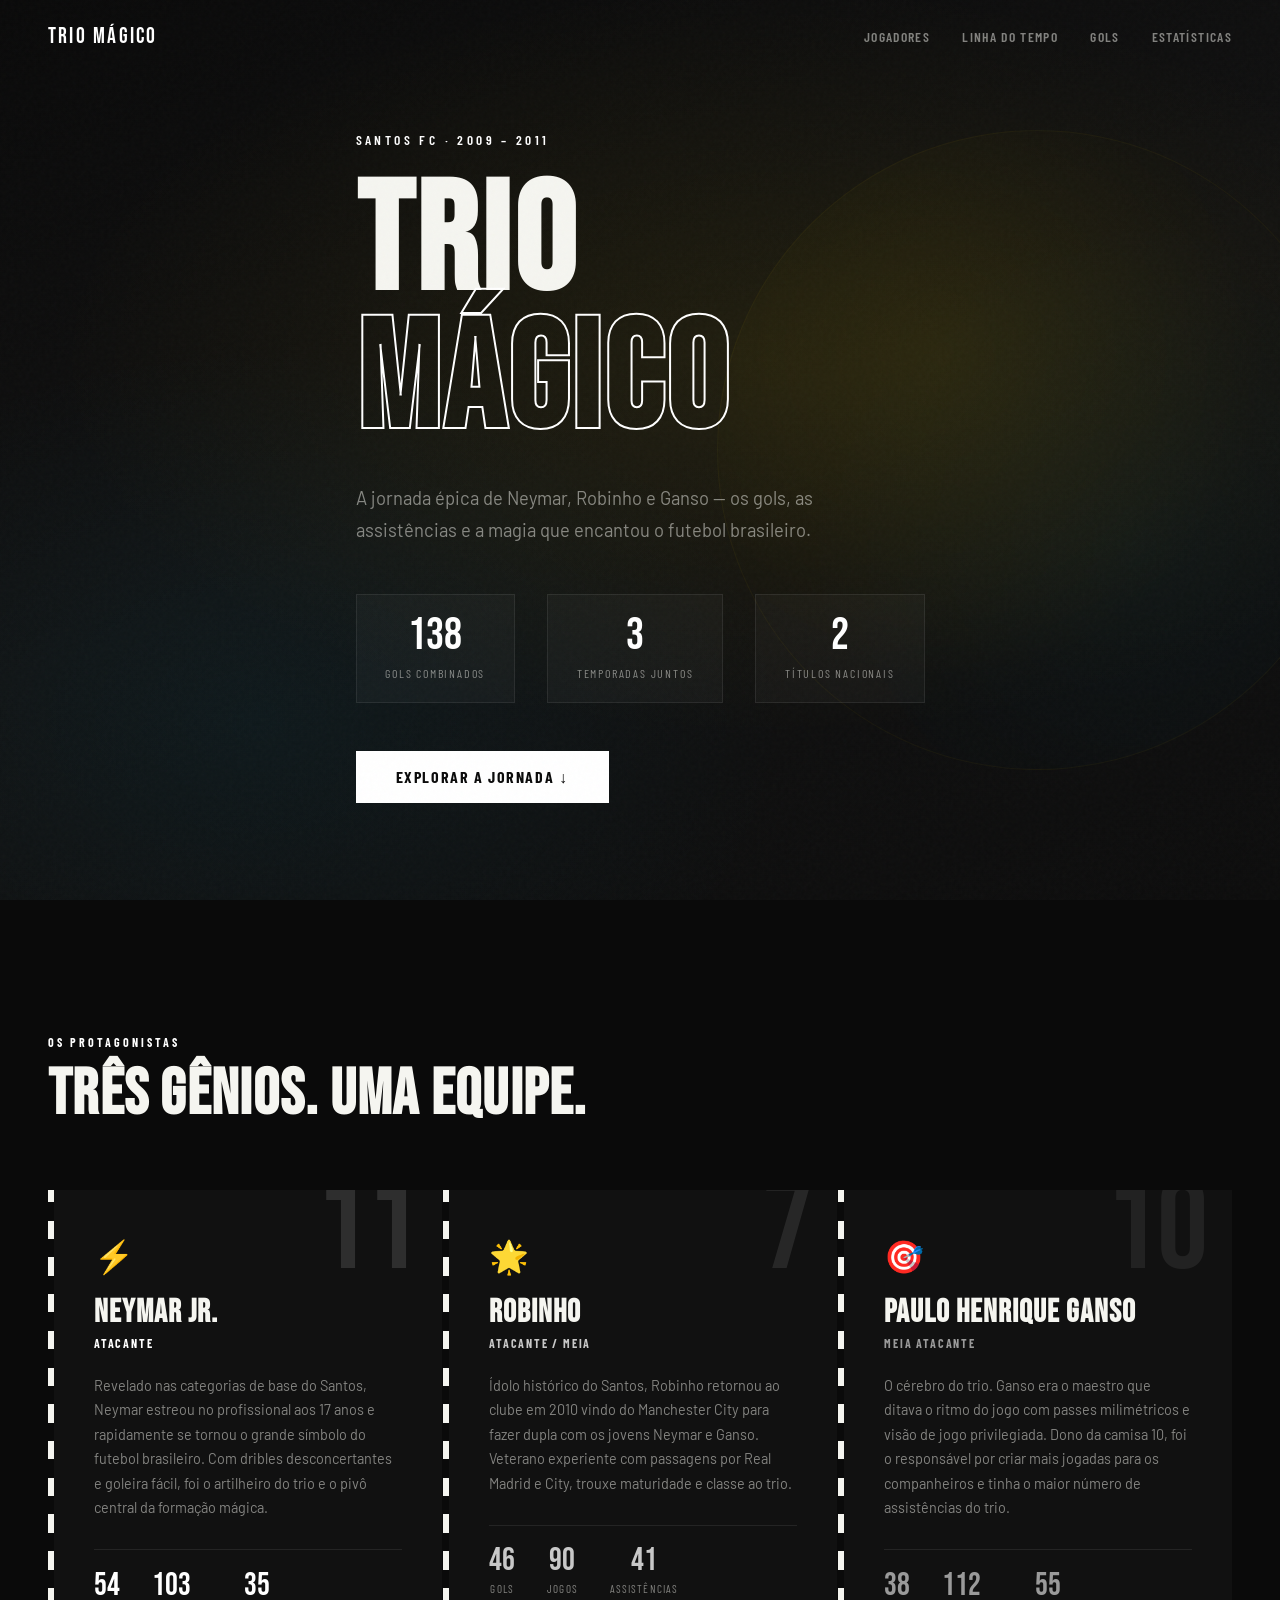
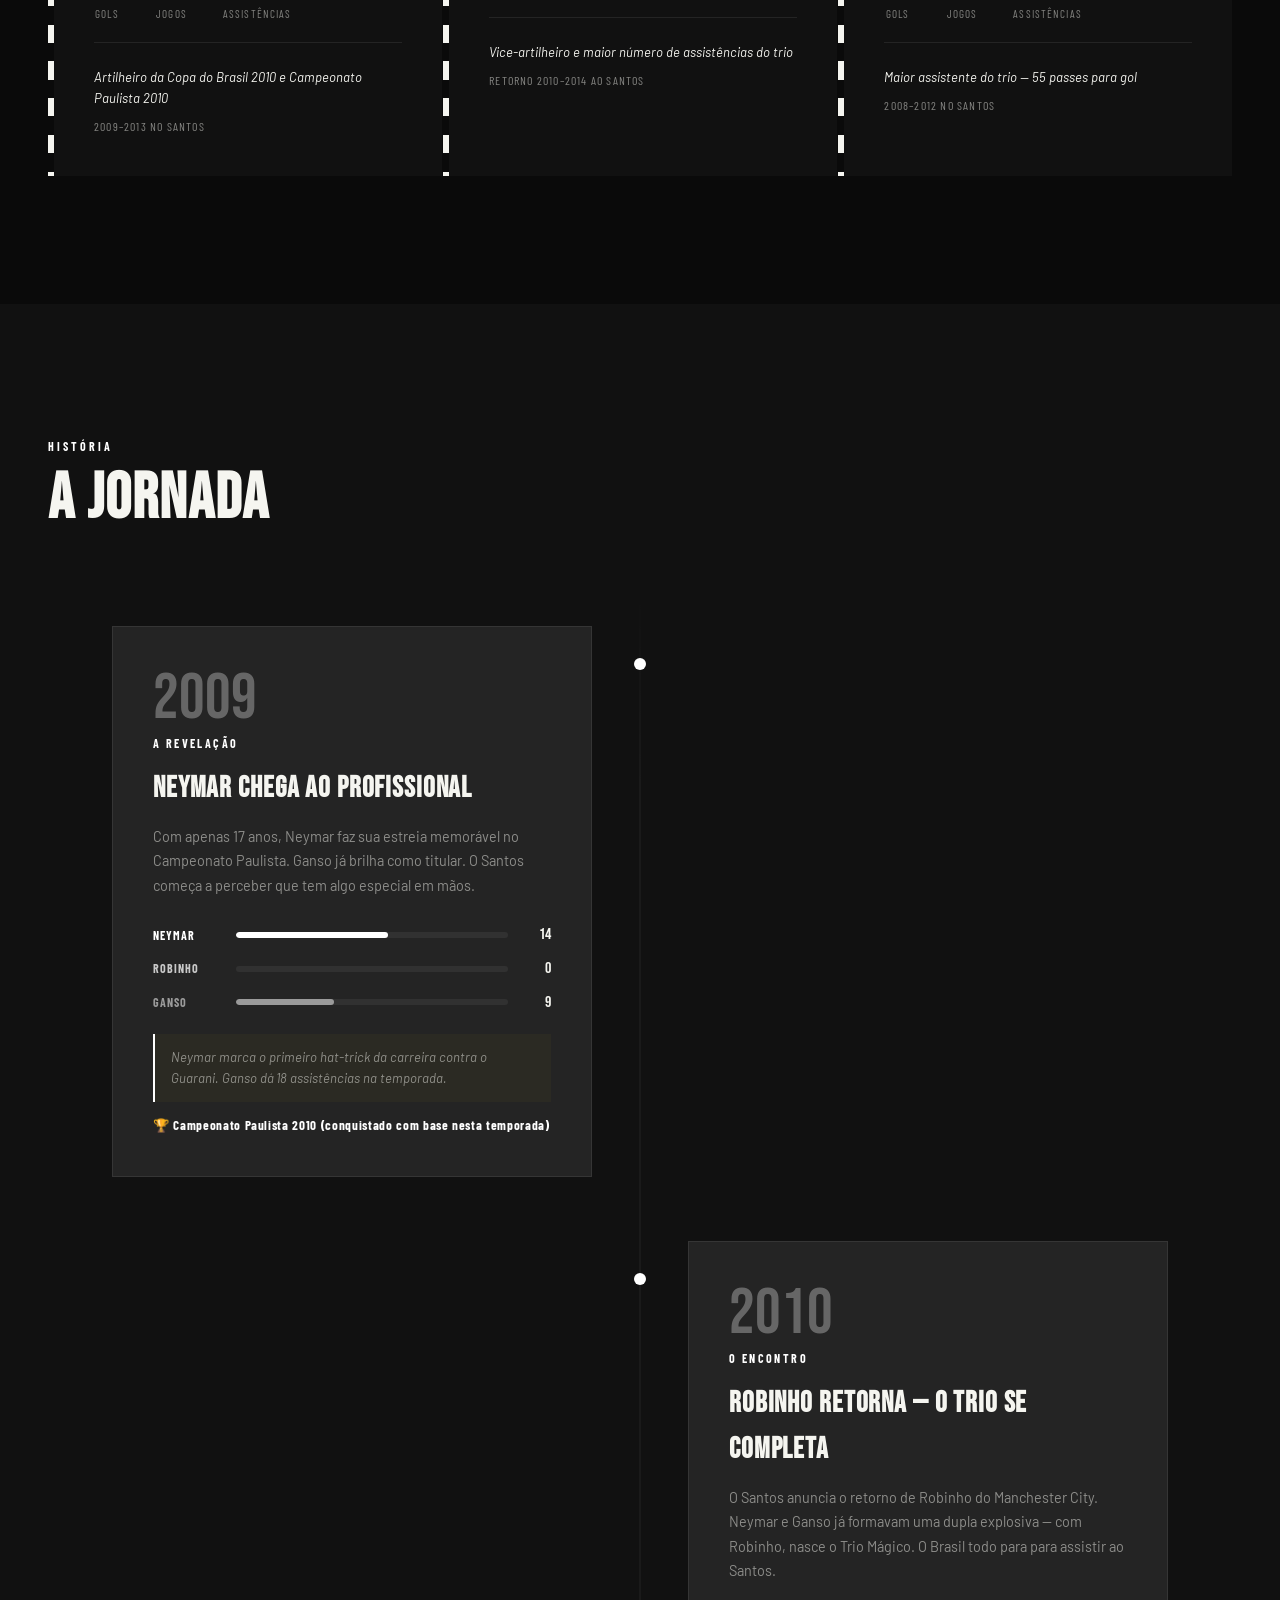
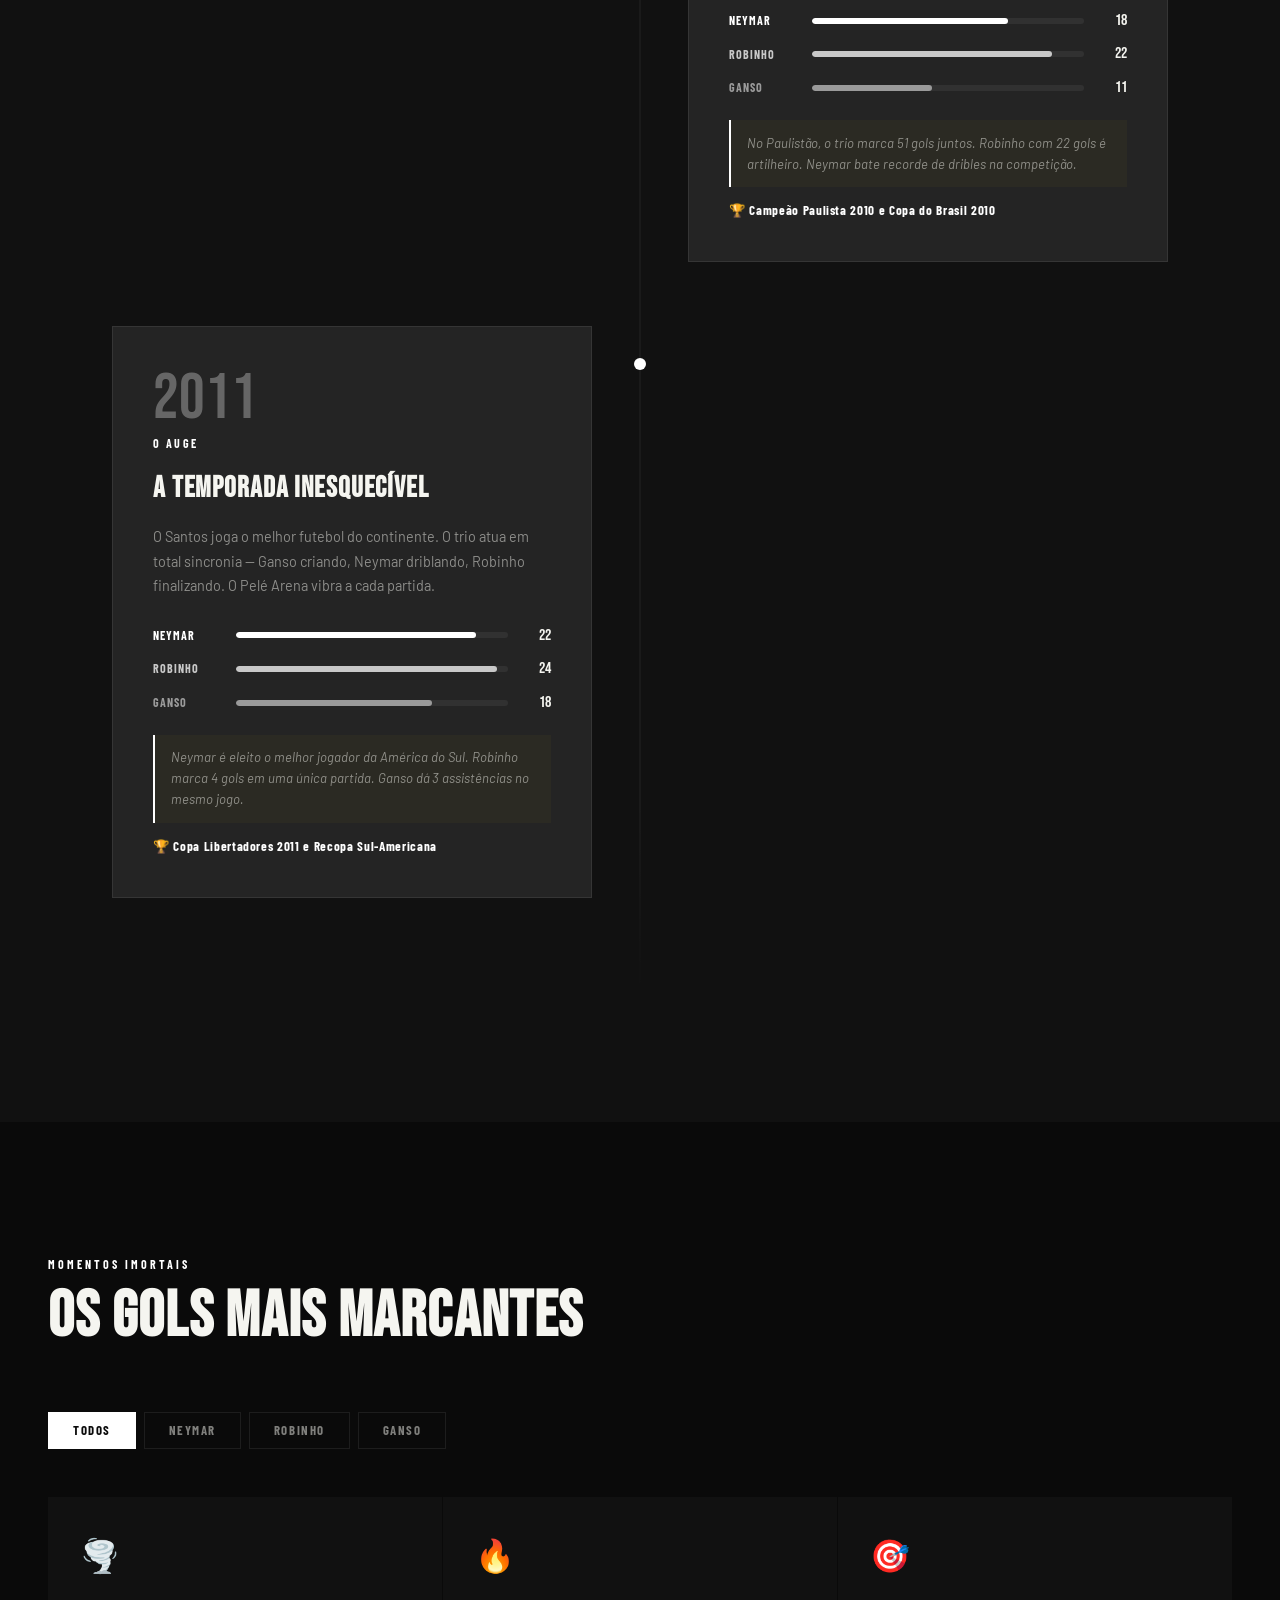
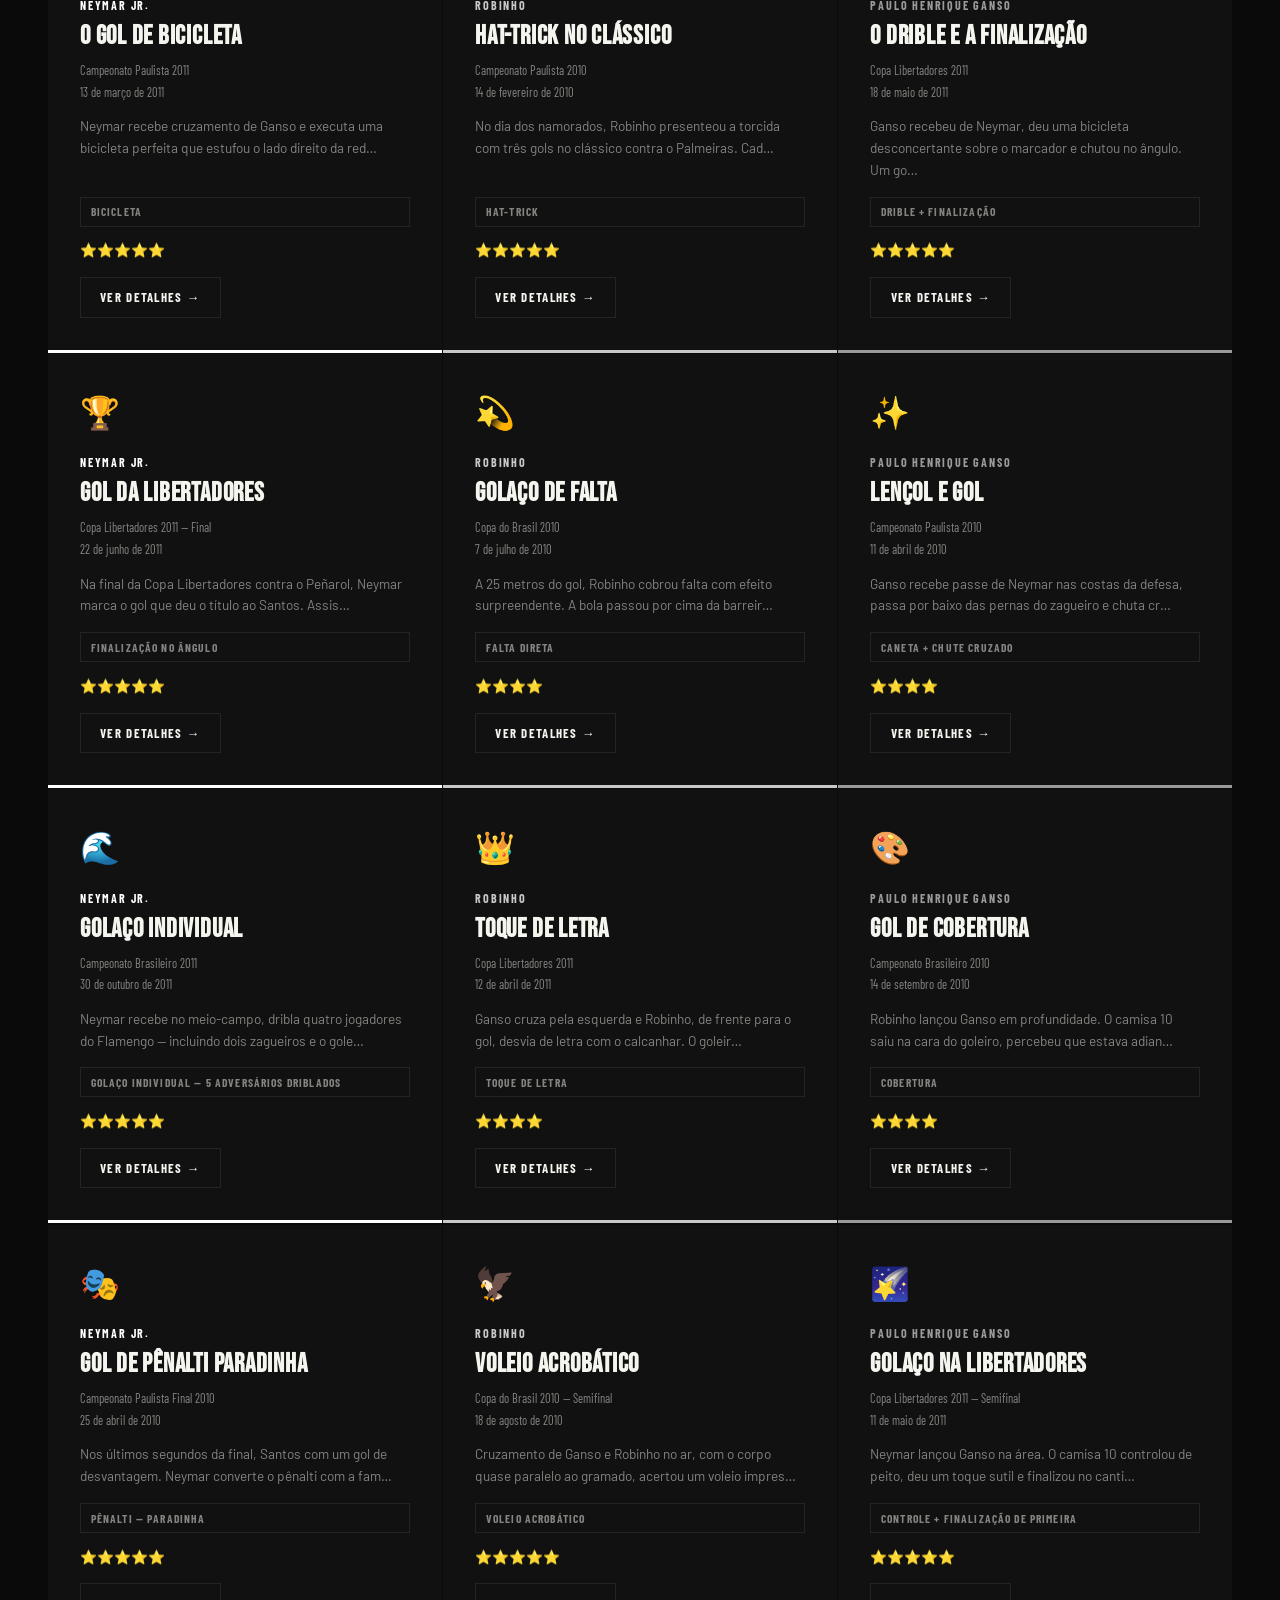
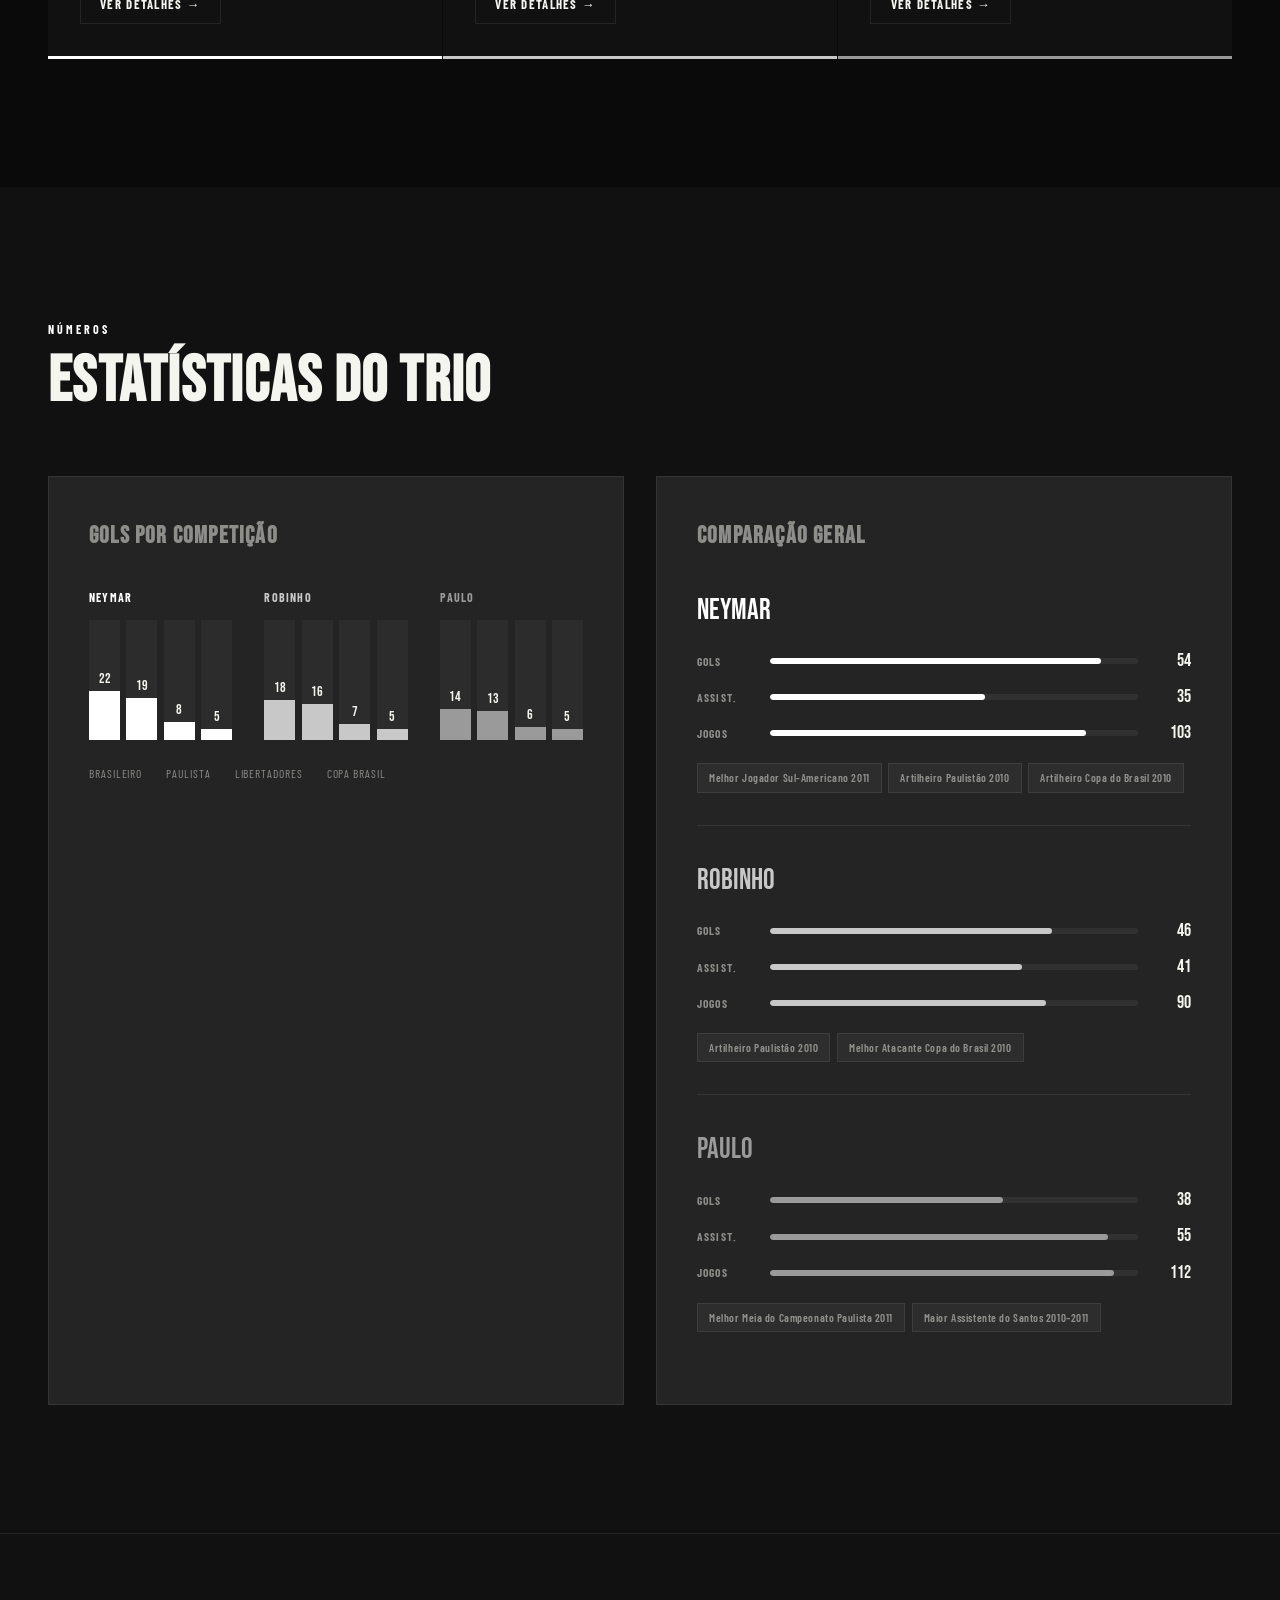
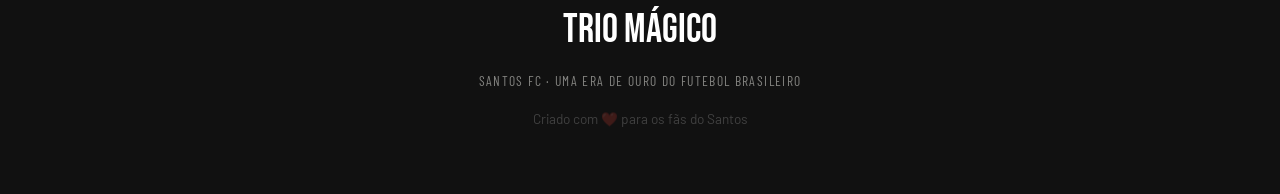
==== index.html @ 375308db "Add files via upload" ====
<!DOCTYPE html>
<html lang="pt-BR">
<head>
  <meta charset="UTF-8" />
  <meta name="viewport" content="width=device-width, initial-scale=1.0" />
  <title>Trio Mágico — Neymar · Robinho · Ganso</title>
  <link rel="preconnect" href="https://fonts.googleapis.com">
  <link href="https://fonts.googleapis.com/css2?family=Bebas+Neue&family=Barlow+Condensed:wght@300;400;600;700&family=Barlow:ital,wght@0,300;0,400;1,300&display=swap" rel="stylesheet">
  <link rel="stylesheet" href="style.css" />
</head>
<body>

  <!-- HERO -->
  <section class="hero" id="hero">
    <div class="hero__bg"></div>
    <div class="noise"></div>
    <div class="hero__content">
      <p class="hero__eyebrow">Santos FC · 2009 – 2011</p>
      <h1 class="hero__title">
        <span class="title-line">Trio</span>
        <span class="title-line accent">Mágico</span>
      </h1>
      <p class="hero__subtitle">A jornada épica de Neymar, Robinho e Ganso — os gols, as assistências e a magia que encantou o futebol brasileiro.</p>
      <div class="hero__stats" id="heroStats">
        <div class="stat-box" data-target="138">
          <span class="stat-num">0</span>
          <span class="stat-label">Gols Combinados</span>
        </div>
        <div class="stat-box" data-target="3">
          <span class="stat-num">0</span>
          <span class="stat-label">Temporadas Juntos</span>
        </div>
        <div class="stat-box" data-target="2">
          <span class="stat-num">0</span>
          <span class="stat-label">Títulos Nacionais</span>
        </div>
      </div>
      <button class="cta-btn" onclick="scrollToSection('timeline')">Explorar a Jornada ↓</button>
    </div>
    <div class="hero__ball"></div>
  </section>

  <!-- NAV -->
  <nav class="main-nav" id="mainNav">
    <div class="nav-logo">Trio Mágico</div>
    <div class="nav-links">
      <a href="#players">Jogadores</a>
      <a href="#timeline">Linha do Tempo</a>
      <a href="#goals">Gols</a>
      <a href="#stats">Estatísticas</a>
    </div>
  </nav>

  <!-- PLAYERS -->
  <section class="section players-section" id="players">
    <div class="section-header">
      <span class="section-tag">Os Protagonistas</span>
      <h2 class="section-title">Três Gênios. Uma Equipe.</h2>
    </div>
    <div class="players-grid" id="playersGrid"></div>
  </section>

  <!-- TIMELINE -->
  <section class="section timeline-section" id="timeline">
    <div class="section-header">
      <span class="section-tag">História</span>
      <h2 class="section-title">A Jornada</h2>
    </div>
    <div class="timeline" id="timelineContainer"></div>
  </section>

  <!-- GOALS GALLERY -->
  <section class="section goals-section" id="goals">
    <div class="section-header">
      <span class="section-tag">Momentos Imortais</span>
      <h2 class="section-title">Os Gols Mais Marcantes</h2>
    </div>
    <div class="filters" id="filters">
      <button class="filter-btn active" data-filter="all">Todos</button>
      <button class="filter-btn" data-filter="neymar">Neymar</button>
      <button class="filter-btn" data-filter="robinho">Robinho</button>
      <button class="filter-btn" data-filter="ganso">Ganso</button>
    </div>
    <div class="goals-grid" id="goalsGrid"></div>
  </section>

  <!-- STATS -->
  <section class="section stats-section" id="stats">
    <div class="section-header">
      <span class="section-tag">Números</span>
      <h2 class="section-title">Estatísticas do Trio</h2>
    </div>
    <div class="stats-container" id="statsContainer"></div>
  </section>

  <!-- FOOTER -->
  <footer class="footer">
    <div class="footer-content">
      <p class="footer-title">Trio Mágico</p>
      <p class="footer-sub">Santos FC · Uma era de ouro do futebol brasileiro</p>
      <p class="footer-credit">Criado com ❤️ para os fãs do Santos</p>
    </div>
  </footer>

  <div class="goal-modal" id="goalModal">
    <div class="modal-backdrop" id="modalBackdrop"></div>
    <div class="modal-card" id="modalCard">
      <button class="modal-close" id="modalClose">✕</button>
      <div class="modal-content" id="modalContent"></div>
    </div>
  </div>

  <script src="data.js"></script>
  <script src="main.js"></script>
</body>
</html>
---- style.css ----
/* =============================================
   STYLE.CSS — Trio Mágico Santos FC
   Estilo: Editorial Esportivo — Preto, Branco, Ouro
   ============================================= */

/* ── RESET & VARIABLES ──────────────────────── */
*, *::before, *::after { box-sizing: border-box; margin: 0; padding: 0; }

:root {
  --black: #0a0a0a;
  --dark: #111111;
  --mid: #1c1c1c;
  --surface: #242424;
  --border: rgba(255,255,255,0.08);
  --white: #f5f5f0;
  --muted: rgba(245,245,240,0.5);

  --neymar: #FFFFFF;
  --robinho: #C8C8C8;
  --ganso: #9A9A9A;

  --font-display: 'Bebas Neue', sans-serif;
  --font-body: 'Barlow Condensed', sans-serif;
  --font-text: 'Barlow', sans-serif;
}

html { scroll-behavior: smooth; }

body {
  background: var(--black);
  color: var(--white);
  font-family: var(--font-body);
  font-size: 16px;
  line-height: 1.6;
  overflow-x: hidden;
}

/* ── NOISE OVERLAY ──────────────────────────── */
.noise {
  position: fixed;
  inset: 0;
  pointer-events: none;
  z-index: 999;
  opacity: 0.025;
  background-image: url("data:image/svg+xml,%3Csvg viewBox='0 0 256 256' xmlns='http://www.w3.org/2000/svg'%3E%3Cfilter id='n'%3E%3CfeTurbulence type='fractalNoise' baseFrequency='0.9' numOctaves='4' stitchTiles='stitch'/%3E%3C/filter%3E%3Crect width='100%25' height='100%25' filter='url(%23n)'/%3E%3C/svg%3E");
}

/* ── NAV ────────────────────────────────────── */
.main-nav {
  position: fixed;
  top: 0; left: 0; right: 0;
  z-index: 100;
  display: flex;
  align-items: center;
  justify-content: space-between;
  padding: 1.2rem 3rem;
  transition: background 0.3s, backdrop-filter 0.3s;
}
.main-nav.scrolled {
  background: rgba(10,10,10,0.9);
  backdrop-filter: blur(12px);
  border-bottom: 1px solid var(--border);
}
.nav-logo {
  font-family: var(--font-display);
  font-size: 1.4rem;
  letter-spacing: 0.1em;
  color: var(--neymar);
}
.nav-links { display: flex; gap: 2rem; }
.nav-links a {
  color: var(--muted);
  text-decoration: none;
  font-weight: 600;
  font-size: 0.85rem;
  letter-spacing: 0.1em;
  text-transform: uppercase;
  transition: color 0.2s;
}
.nav-links a:hover { color: var(--white); }

/* ── HERO ────────────────────────────────────── */
.hero {
  min-height: 100vh;
  display: flex;
  align-items: center;
  justify-content: center;
  position: relative;
  overflow: hidden;
  padding: 8rem 3rem 6rem;
}

.hero__bg {
  position: absolute;
  inset: 0;
  background:
    radial-gradient(ellipse 80% 60% at 60% 40%, rgba(255,215,0,0.07) 0%, transparent 70%),
    radial-gradient(ellipse 60% 60% at 20% 80%, rgba(0,194,255,0.05) 0%, transparent 70%),
    linear-gradient(160deg, #0a0a0a 0%, #111 50%, #0d0d0d 100%);
}

.hero__ball {
  position: absolute;
  right: -6vw;
  top: 50%;
  transform: translateY(-50%);
  width: 50vw;
  height: 50vw;
  max-width: 700px;
  max-height: 700px;
  border-radius: 50%;
  background:
    radial-gradient(circle at 35% 35%, rgba(255,215,0,0.15), transparent 55%),
    radial-gradient(circle at 65% 65%, rgba(0,194,255,0.08), transparent 55%);
  border: 1px solid rgba(255,215,0,0.1);
  animation: rotate 30s linear infinite;
  opacity: 0.4;
}

@keyframes rotate { to { transform: translateY(-50%) rotate(360deg); } }

.hero__content {
  position: relative;
  z-index: 2;
  max-width: 720px;
}

.hero__eyebrow {
  font-size: 0.85rem;
  font-weight: 600;
  letter-spacing: 0.25em;
  text-transform: uppercase;
  color: var(--neymar);
  margin-bottom: 1.5rem;
  opacity: 0;
  animation: fadeUp 0.8s 0.2s forwards;
}

.hero__title {
  font-family: var(--font-display);
  font-size: clamp(5rem, 12vw, 12rem);
  line-height: 0.9;
  letter-spacing: 0.02em;
  margin-bottom: 2rem;
  overflow: hidden;
}

.title-line {
  display: block;
  opacity: 0;
  transform: translateY(100%);
  animation: slideUp 0.8s cubic-bezier(.16,1,.3,1) forwards;
}
.title-line:nth-child(1) { animation-delay: 0.3s; }
.title-line.accent {
  color: transparent;
  -webkit-text-stroke: 2px var(--neymar);
  animation-delay: 0.45s;
}

.hero__subtitle {
  font-family: var(--font-text);
  font-size: 1.15rem;
  color: var(--muted);
  line-height: 1.7;
  max-width: 520px;
  margin-bottom: 3rem;
  opacity: 0;
  animation: fadeUp 0.8s 0.6s forwards;
}

.hero__stats {
  display: flex;
  gap: 2rem;
  margin-bottom: 3rem;
  opacity: 0;
  animation: fadeUp 0.8s 0.7s forwards;
}

.stat-box {
  display: flex;
  flex-direction: column;
  align-items: center;
  gap: 0.3rem;
  padding: 1.2rem 1.8rem;
  border: 1px solid var(--border);
  background: rgba(255,255,255,0.03);
}

.stat-num {
  font-family: var(--font-display);
  font-size: 2.8rem;
  line-height: 1;
  color: var(--neymar);
}

.stat-label {
  font-size: 0.75rem;
  letter-spacing: 0.15em;
  text-transform: uppercase;
  color: var(--muted);
}

.cta-btn {
  font-family: var(--font-body);
  font-size: 1rem;
  font-weight: 700;
  letter-spacing: 0.1em;
  text-transform: uppercase;
  color: var(--black);
  background: var(--neymar);
  border: none;
  padding: 1rem 2.5rem;
  cursor: pointer;
  transition: background 0.2s, transform 0.2s;
  opacity: 0;
  animation: fadeUp 0.8s 0.9s forwards;
}
.cta-btn:hover { background: #ffe94d; transform: translateY(-2px); }

/* ── SECTIONS ───────────────────────────────── */
.section {
  padding: 8rem 3rem;
  max-width: 1400px;
  margin: 0 auto;
}

.section-header {
  margin-bottom: 4rem;
  opacity: 0;
  transform: translateY(30px);
  transition: opacity 0.7s, transform 0.7s;
}
.section-header.visible { opacity: 1; transform: none; }

.section-tag {
  display: inline-block;
  font-size: 0.75rem;
  font-weight: 700;
  letter-spacing: 0.25em;
  text-transform: uppercase;
  color: var(--neymar);
  margin-bottom: 0.8rem;
}

.section-title {
  font-family: var(--font-display);
  font-size: clamp(2.5rem, 5vw, 5rem);
  line-height: 0.95;
  letter-spacing: 0.02em;
}

/* ── PLAYERS ────────────────────────────────── */
.players-section { background: var(--black); }

.players-grid {
  display: grid;
  grid-template-columns: repeat(3, 1fr);
  gap: 1.5px;
}

.player-card {
  position: relative;
  padding: 2.5rem;
  background: var(--dark);
  border-left: 3px solid var(--accent);
  overflow: hidden;
  cursor: default;
  opacity: 0;
  transform: translateY(40px);
  transition: opacity 0.6s, transform 0.6s, background 0.3s;
}
.player-card.visible { opacity: 1; transform: none; }
.player-card:hover { background: var(--mid); }
.player-card:nth-child(2) { transition-delay: 0.1s; }
.player-card:nth-child(3) { transition-delay: 0.2s; }

.player-card__number {
  position: absolute;
  top: -1.5rem;
  right: 1.5rem;
  font-family: var(--font-display);
  font-size: 8rem;
  color: var(--accent);
  opacity: 0.07;
  line-height: 1;
  pointer-events: none;
}

.player-card__emoji {
  font-size: 2rem;
  margin-bottom: 1rem;
}

.player-card__header {
  margin-bottom: 1.2rem;
}

.player-card__name {
  font-family: var(--font-display);
  font-size: 2rem;
  letter-spacing: 0.03em;
  color: var(--white);
  line-height: 1;
}

.player-card__pos {
  display: inline-block;
  margin-top: 0.3rem;
  font-size: 0.75rem;
  font-weight: 700;
  letter-spacing: 0.15em;
  text-transform: uppercase;
  color: var(--accent);
}

.player-card__desc {
  font-family: var(--font-text);
  font-size: 0.9rem;
  color: var(--muted);
  line-height: 1.7;
  margin-bottom: 1.8rem;
}

.player-card__meta {
  display: flex;
  gap: 2rem;
  margin-bottom: 1.5rem;
  padding: 1.2rem 0;
  border-top: 1px solid var(--border);
  border-bottom: 1px solid var(--border);
}

.player-meta-item {
  display: flex;
  flex-direction: column;
  align-items: center;
}

.meta-val {
  font-family: var(--font-display);
  font-size: 2rem;
  color: var(--accent);
  line-height: 1;
}

.meta-lbl {
  font-size: 0.7rem;
  letter-spacing: 0.1em;
  text-transform: uppercase;
  color: var(--muted);
  margin-top: 0.2rem;
}

.player-card__badge {
  font-family: var(--font-text);
  font-size: 0.82rem;
  font-style: italic;
  color: var(--white);
  margin-bottom: 0.5rem;
}

.player-card__phase {
  font-size: 0.75rem;
  letter-spacing: 0.1em;
  color: var(--muted);
  text-transform: uppercase;
}

/* ── TIMELINE ───────────────────────────────── */
.timeline-section { background: var(--dark); padding: 8rem 3rem; }
.timeline-section .section { max-width: 1400px; margin: 0 auto; padding: 0; }

.timeline {
  position: relative;
  padding: 2rem 0;
}

.timeline::before {
  content: '';
  position: absolute;
  left: 50%;
  top: 0; bottom: 0;
  width: 1px;
  background: linear-gradient(to bottom, transparent, var(--border) 10%, var(--border) 90%, transparent);
  transform: translateX(-50%);
}

.timeline-item {
  display: flex;
  justify-content: flex-end;
  padding-right: calc(50% + 3rem);
  margin-bottom: 4rem;
  position: relative;
  opacity: 0;
  transform: translateX(-40px);
  transition: opacity 0.6s, transform 0.6s;
}
.timeline-item.right {
  justify-content: flex-start;
  padding-right: 0;
  padding-left: calc(50% + 3rem);
  transform: translateX(40px);
}
.timeline-item.visible { opacity: 1; transform: none; }
.timeline-item:nth-child(2) { transition-delay: 0.1s; }
.timeline-item:nth-child(3) { transition-delay: 0.2s; }

.timeline-dot {
  position: absolute;
  left: 50%;
  top: 2rem;
  width: 12px;
  height: 12px;
  background: var(--neymar);
  border-radius: 50%;
  transform: translateX(-50%);
  z-index: 2;
}

.timeline-card {
  background: var(--surface);
  padding: 2.5rem;
  border: 1px solid var(--border);
  max-width: 480px;
  width: 100%;
}

.timeline-year {
  font-family: var(--font-display);
  font-size: 4rem;
  color: var(--neymar);
  opacity: 0.3;
  line-height: 1;
  margin-bottom: 0.2rem;
}

.timeline-season {
  font-size: 0.75rem;
  font-weight: 700;
  letter-spacing: 0.2em;
  text-transform: uppercase;
  color: var(--neymar);
  margin-bottom: 0.8rem;
}

.timeline-title {
  font-family: var(--font-display);
  font-size: 1.8rem;
  letter-spacing: 0.03em;
  margin-bottom: 0.8rem;
}

.timeline-desc {
  font-family: var(--font-text);
  font-size: 0.9rem;
  color: var(--muted);
  line-height: 1.7;
  margin-bottom: 1.5rem;
}

.timeline-goals { margin-bottom: 1.2rem; }

.tg-item {
  display: grid;
  grid-template-columns: 70px 1fr 30px;
  align-items: center;
  gap: 0.8rem;
  margin-bottom: 0.5rem;
}

.tg-name {
  font-size: 0.75rem;
  font-weight: 700;
  letter-spacing: 0.08em;
  text-transform: uppercase;
}

.tg-item.neymar .tg-name { color: var(--neymar); }
.tg-item.robinho .tg-name { color: var(--robinho); }
.tg-item.ganso .tg-name { color: var(--ganso); }

.tg-bar-wrap {
  height: 6px;
  background: rgba(255,255,255,0.06);
  border-radius: 3px;
  overflow: hidden;
}

.tg-bar {
  height: 100%;
  border-radius: 3px;
}
.tg-item.neymar .tg-bar { background: var(--neymar); }
.tg-item.robinho .tg-bar { background: var(--robinho); }
.tg-item.ganso .tg-bar { background: var(--ganso); }

.tg-num {
  font-family: var(--font-display);
  font-size: 1rem;
  color: var(--white);
  text-align: right;
}

.timeline-highlight {
  font-family: var(--font-text);
  font-size: 0.82rem;
  color: var(--muted);
  font-style: italic;
  padding: 0.8rem 1rem;
  border-left: 2px solid var(--neymar);
  background: rgba(255,215,0,0.03);
  margin-bottom: 0.8rem;
}

.timeline-trophy {
  font-size: 0.82rem;
  font-weight: 700;
  color: var(--neymar);
  letter-spacing: 0.05em;
}

/* ── GOALS SECTION ──────────────────────────── */
.goals-section { background: var(--black); }

.filters {
  display: flex;
  gap: 0.5rem;
  margin-bottom: 3rem;
  flex-wrap: wrap;
}

.filter-btn {
  font-family: var(--font-body);
  font-size: 0.8rem;
  font-weight: 700;
  letter-spacing: 0.12em;
  text-transform: uppercase;
  padding: 0.6rem 1.5rem;
  background: transparent;
  border: 1px solid var(--border);
  color: var(--muted);
  cursor: pointer;
  transition: all 0.2s;
}
.filter-btn:hover { color: var(--white); border-color: rgba(255,255,255,0.3); }
.filter-btn.active {
  background: var(--neymar);
  color: var(--black);
  border-color: var(--neymar);
}

.goals-grid {
  display: grid;
  grid-template-columns: repeat(auto-fill, minmax(300px, 1fr));
  gap: 1.5px;
}

.goal-card {
  background: var(--dark);
  padding: 2rem;
  border-bottom: 3px solid transparent;
  cursor: pointer;
  opacity: 0;
  transform: translateY(20px);
  animation: fadeUp 0.5s forwards;
  transition: background 0.2s;
  display: flex;
  flex-direction: column;
}
.goal-card:hover { background: var(--mid); }

.goal-card--neymar { border-color: var(--neymar); }
.goal-card--robinho { border-color: var(--robinho); }
.goal-card--ganso { border-color: var(--ganso); }

.goal-card__badge {
  font-size: 2rem;
  margin-bottom: 0.8rem;
}

.goal-card__player {
  font-size: 0.75rem;
  font-weight: 700;
  letter-spacing: 0.15em;
  text-transform: uppercase;
  margin-bottom: 0.5rem;
}

.goal-card__title {
  font-family: var(--font-display);
  font-size: 1.6rem;
  letter-spacing: 0.03em;
  line-height: 1.1;
  margin-bottom: 0.6rem;
}

.goal-card__meta {
  display: flex;
  flex-direction: column;
  gap: 0.1rem;
  font-size: 0.78rem;
  color: var(--muted);
  margin-bottom: 0.8rem;
}

.goal-card__preview {
  font-family: var(--font-text);
  font-size: 0.85rem;
  color: var(--muted);
  line-height: 1.6;
  flex: 1;
  margin-bottom: 1rem;
}

.goal-card__type {
  display: inline-block;
  font-size: 0.72rem;
  font-weight: 700;
  letter-spacing: 0.1em;
  text-transform: uppercase;
  color: var(--muted);
  padding: 0.3rem 0.6rem;
  border: 1px solid var(--border);
  margin-bottom: 0.8rem;
}

.goal-card__importance {
  font-size: 0.85rem;
  margin-bottom: 1rem;
}

.goal-card__btn {
  font-family: var(--font-body);
  font-size: 0.8rem;
  font-weight: 700;
  letter-spacing: 0.1em;
  text-transform: uppercase;
  background: transparent;
  border: 1px solid var(--border);
  color: var(--white);
  padding: 0.7rem 1.2rem;
  cursor: pointer;
  transition: all 0.2s;
  align-self: flex-start;
}
.goal-card__btn:hover { border-color: var(--neymar); color: var(--neymar); }

/* ── STATS ──────────────────────────────────── */
.stats-section { background: var(--dark); }

.stats-container {
  display: grid;
  grid-template-columns: 1fr 1fr;
  gap: 2rem;
}

.stats-chart-title {
  font-family: var(--font-display);
  font-size: 1.5rem;
  letter-spacing: 0.05em;
  margin-bottom: 2rem;
  color: var(--muted);
}

.stats-chart {
  background: var(--surface);
  padding: 2.5rem;
  border: 1px solid var(--border);
}

.chart-bars {
  display: flex;
  gap: 2rem;
  align-items: flex-end;
  margin-bottom: 1.5rem;
}

.chart-player { flex: 1; }

.chart-player-name {
  font-size: 0.75rem;
  font-weight: 700;
  letter-spacing: 0.1em;
  text-transform: uppercase;
  margin-bottom: 0.8rem;
}

.chart-cols {
  display: flex;
  gap: 0.4rem;
  align-items: flex-end;
  height: 120px;
}

.bar-col { flex: 1; height: 100%; display: flex; align-items: flex-end; }

.bar-outer {
  width: 100%;
  height: 100%;
  display: flex;
  align-items: flex-end;
  background: rgba(255,255,255,0.04);
  position: relative;
}

.bar-inner {
  width: 100%;
  min-height: 4px;
  position: relative;
  transition: height 1s cubic-bezier(.4,0,.2,1);
  display: flex;
  align-items: flex-start;
  justify-content: center;
}

.bar-tooltip {
  position: absolute;
  top: -1.5rem;
  font-family: var(--font-display);
  font-size: 0.9rem;
  color: var(--white);
  white-space: nowrap;
}

.chart-legend {
  display: flex;
  gap: 1.5rem;
  font-size: 0.72rem;
  letter-spacing: 0.08em;
  text-transform: uppercase;
  color: var(--muted);
}

.stats-comparison {
  background: var(--surface);
  padding: 2.5rem;
  border: 1px solid var(--border);
}

.cmp-row {
  margin-bottom: 2rem;
  padding-bottom: 2rem;
  border-bottom: 1px solid var(--border);
}
.cmp-row:last-child { border-bottom: none; margin-bottom: 0; }

.cmp-name {
  font-family: var(--font-display);
  font-size: 1.8rem;
  color: var(--accent);
  margin-bottom: 0.8rem;
}

.cmp-metrics { display: flex; flex-direction: column; gap: 0.5rem; margin-bottom: 1rem; }

.cmp-metric {
  display: grid;
  grid-template-columns: 60px 1fr 40px;
  align-items: center;
  gap: 0.8rem;
}

.cmp-label {
  font-size: 0.72rem;
  font-weight: 700;
  letter-spacing: 0.1em;
  text-transform: uppercase;
  color: var(--muted);
}

.cmp-bar-wrap {
  height: 6px;
  background: rgba(255,255,255,0.06);
  border-radius: 3px;
  overflow: hidden;
}

.cmp-bar {
  height: 100%;
  border-radius: 3px;
  transition: width 1s cubic-bezier(.4,0,.2,1);
}

.cmp-val {
  font-family: var(--font-display);
  font-size: 1.1rem;
  color: var(--white);
  text-align: right;
}

.cmp-awards {
  display: flex;
  flex-wrap: wrap;
  gap: 0.4rem;
}

.award-tag {
  font-size: 0.7rem;
  font-weight: 600;
  padding: 0.3rem 0.7rem;
  background: rgba(255,255,255,0.04);
  border: 1px solid var(--border);
  color: var(--muted);
  letter-spacing: 0.05em;
}

/* ── MODAL ──────────────────────────────────── */
.goal-modal {
  position: fixed;
  inset: 0;
  z-index: 200;
  display: flex;
  align-items: center;
  justify-content: center;
  padding: 2rem;
  pointer-events: none;
  opacity: 0;
  transition: opacity 0.3s;
}
.goal-modal.open { pointer-events: all; opacity: 1; }

.modal-backdrop {
  position: absolute;
  inset: 0;
  background: rgba(0,0,0,0.85);
  backdrop-filter: blur(8px);
}

.modal-card {
  position: relative;
  z-index: 1;
  background: var(--surface);
  border: 1px solid var(--border);
  padding: 3rem;
  max-width: 560px;
  width: 100%;
  max-height: 90vh;
  overflow-y: auto;
  transform: translateY(20px) scale(0.97);
  transition: transform 0.3s cubic-bezier(.16,1,.3,1);
}
.goal-modal.open .modal-card { transform: none; }

.modal-close {
  position: absolute;
  top: 1.2rem; right: 1.2rem;
  background: transparent;
  border: 1px solid var(--border);
  color: var(--muted);
  width: 2rem; height: 2rem;
  cursor: pointer;
  font-size: 0.8rem;
  transition: all 0.2s;
}
.modal-close:hover { color: var(--white); border-color: rgba(255,255,255,0.4); }

.modal-emoji { font-size: 3rem; margin-bottom: 1rem; }
.modal-player {
  font-size: 0.75rem;
  font-weight: 700;
  letter-spacing: 0.2em;
  text-transform: uppercase;
  margin-bottom: 0.5rem;
}
.modal-title {
  font-family: var(--font-display);
  font-size: 2.5rem;
  letter-spacing: 0.03em;
  margin-bottom: 1.5rem;
}

.modal-grid {
  display: grid;
  grid-template-columns: 1fr 1fr;
  gap: 1rem;
  margin-bottom: 1.5rem;
}

.modal-info { display: flex; flex-direction: column; gap: 0.2rem; }
.mi-label {
  font-size: 0.7rem;
  font-weight: 700;
  letter-spacing: 0.15em;
  text-transform: uppercase;
  color: var(--muted);
}
.mi-val {
  font-size: 0.9rem;
  color: var(--white);
}

.modal-desc {
  font-family: var(--font-text);
  font-size: 0.95rem;
  color: rgba(245,245,240,0.75);
  line-height: 1.75;
  margin-bottom: 1.2rem;
}

.modal-stars { font-size: 1.2rem; }

/* ── FOOTER ─────────────────────────────────── */
.footer {
  background: var(--dark);
  border-top: 1px solid var(--border);
  padding: 4rem 3rem;
  text-align: center;
}

.footer-title {
  font-family: var(--font-display);
  font-size: 2.5rem;
  color: var(--neymar);
  margin-bottom: 0.5rem;
}
.footer-sub {
  font-size: 0.85rem;
  color: var(--muted);
  letter-spacing: 0.1em;
  text-transform: uppercase;
  margin-bottom: 1rem;
}
.footer-credit {
  font-family: var(--font-text);
  font-size: 0.85rem;
  color: rgba(255,255,255,0.2);
}

/* ── ANIMATIONS ─────────────────────────────── */
@keyframes fadeUp {
  from { opacity: 0; transform: translateY(20px); }
  to   { opacity: 1; transform: none; }
}
@keyframes slideUp {
  from { opacity: 0; transform: translateY(100%); }
  to   { opacity: 1; transform: none; }
}

/* ── RESPONSIVE ─────────────────────────────── */
@media (max-width: 1024px) {
  .players-grid { grid-template-columns: 1fr 1fr; }
  .stats-container { grid-template-columns: 1fr; }
  .timeline::before { left: 1.5rem; }
  .timeline-item, .timeline-item.right {
    justify-content: flex-start;
    padding-left: 4rem;
    padding-right: 0;
    transform: translateX(-20px);
  }
  .timeline-dot { left: 1.5rem; }
}

@media (max-width: 768px) {
  .main-nav { padding: 1rem 1.5rem; }
  .nav-links { display: none; }
  .hero { padding: 7rem 1.5rem 4rem; }
  .hero__stats { flex-wrap: wrap; gap: 1rem; }
  .section { padding: 5rem 1.5rem; }
  .players-grid { grid-template-columns: 1fr; gap: 1px; }
  .goals-grid { grid-template-columns: 1fr; }
  .modal-grid { grid-template-columns: 1fr; }
  .chart-bars { gap: 1rem; }
}


/* =============================================
   FOTOS + ESTILO ALVINEGRO (Santos)
   ============================================= */
.player-card__photo {
  position: relative;
  margin: -2.5rem -2.5rem 1.5rem;
  aspect-ratio: 4 / 5;
  overflow: hidden;
  background: repeating-linear-gradient(90deg, #1c1c1c 0 40px, #0d0d0d 40px 80px);
}
.player-card__photo img,
.goal-card__photo img,
.modal-photo img {
  width: 100%;
  height: 100%;
  object-fit: cover;
  display: block;
  filter: grayscale(1) contrast(1.1);
  transition: filter 0.6s, transform 0.8s;
}
.player-card:hover .player-card__photo img,
.goal-card:hover .goal-card__photo img { filter: none; transform: scale(1.05); }
.player-card__photo::after {
  content: "";
  position: absolute; inset: auto 0 0 0; height: 45%;
  background: linear-gradient(transparent, var(--dark));
  pointer-events: none;
}
.player-card:hover .player-card__photo::after { background: linear-gradient(transparent, var(--mid)); }

.goal-card__photo {
  margin: -2rem -2rem 1.2rem;
  aspect-ratio: 16 / 9;
  overflow: hidden;
  background: repeating-linear-gradient(90deg, #1c1c1c 0 32px, #0d0d0d 32px 64px);
}
.modal-photo {
  margin-bottom: 1.2rem;
  aspect-ratio: 16 / 9;
  overflow: hidden;
}

/* quando a foto não existe, mostra o emoji como antes */
.player-card__photo--emoji,
.goal-card__photo--emoji,
.modal-photo--emoji {
  margin: 0 0 1rem;
  aspect-ratio: auto;
  background: none;
  font-size: 2rem;
}
.player-card__photo--emoji::after { display: none; }

/* listra alvinegra na lateral dos cartões */
.player-card {
  border-left: 6px solid transparent;
  border-image: repeating-linear-gradient(180deg, #f5f5f0 0 18px, #0a0a0a 18px 36px) 6;
}
.player-card__number { opacity: 0.12; }
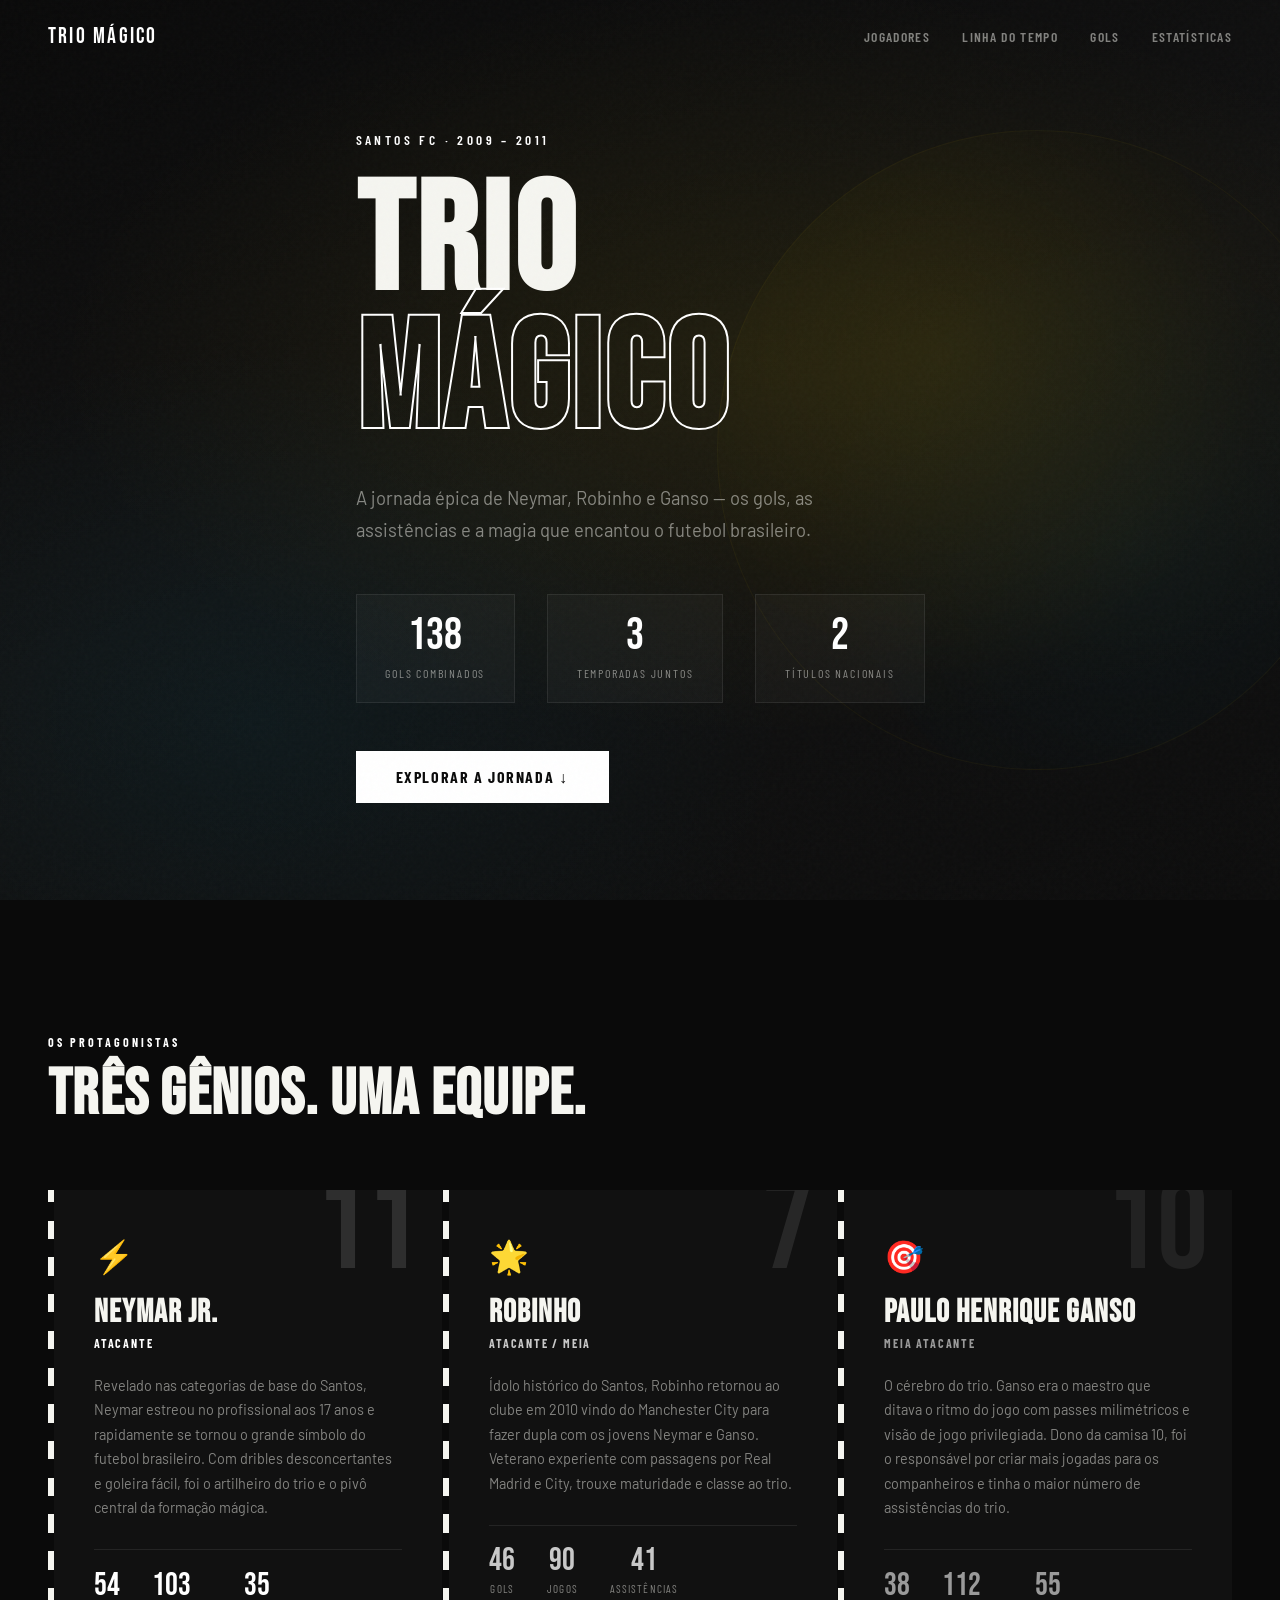
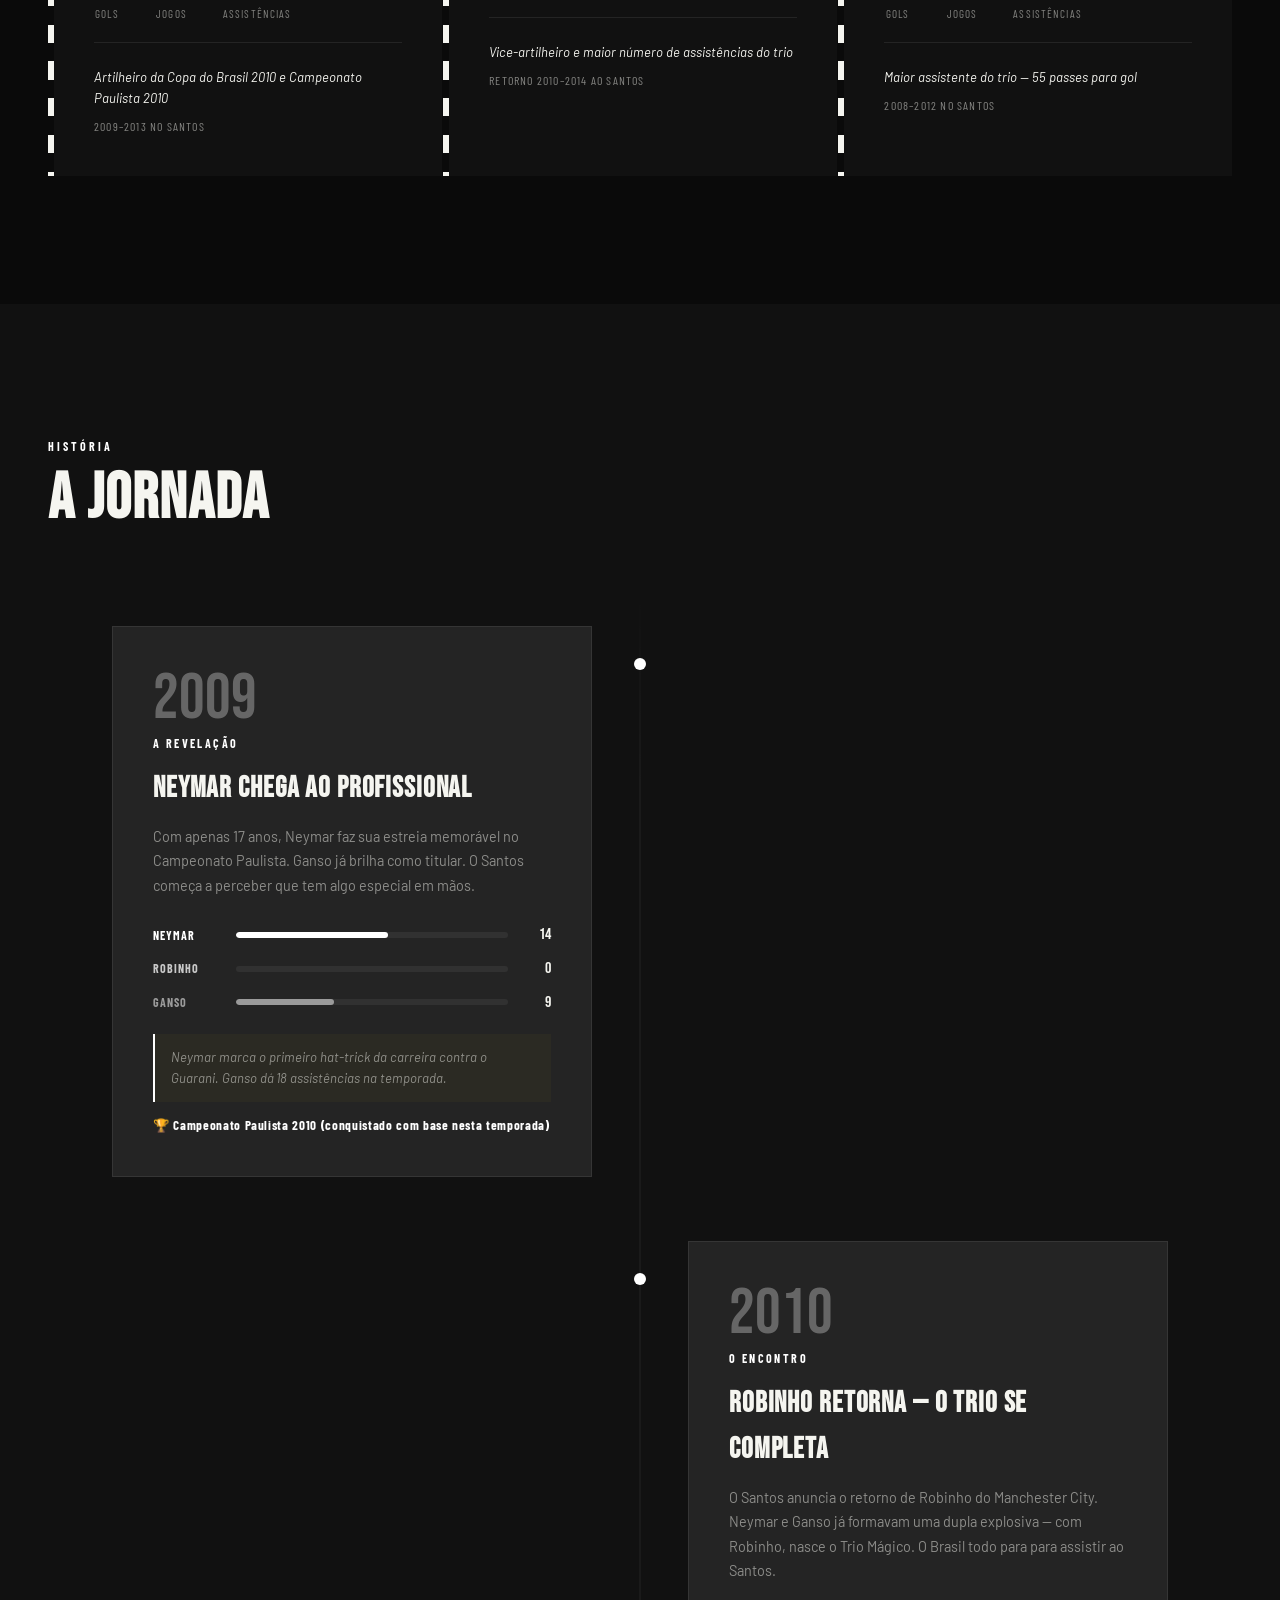
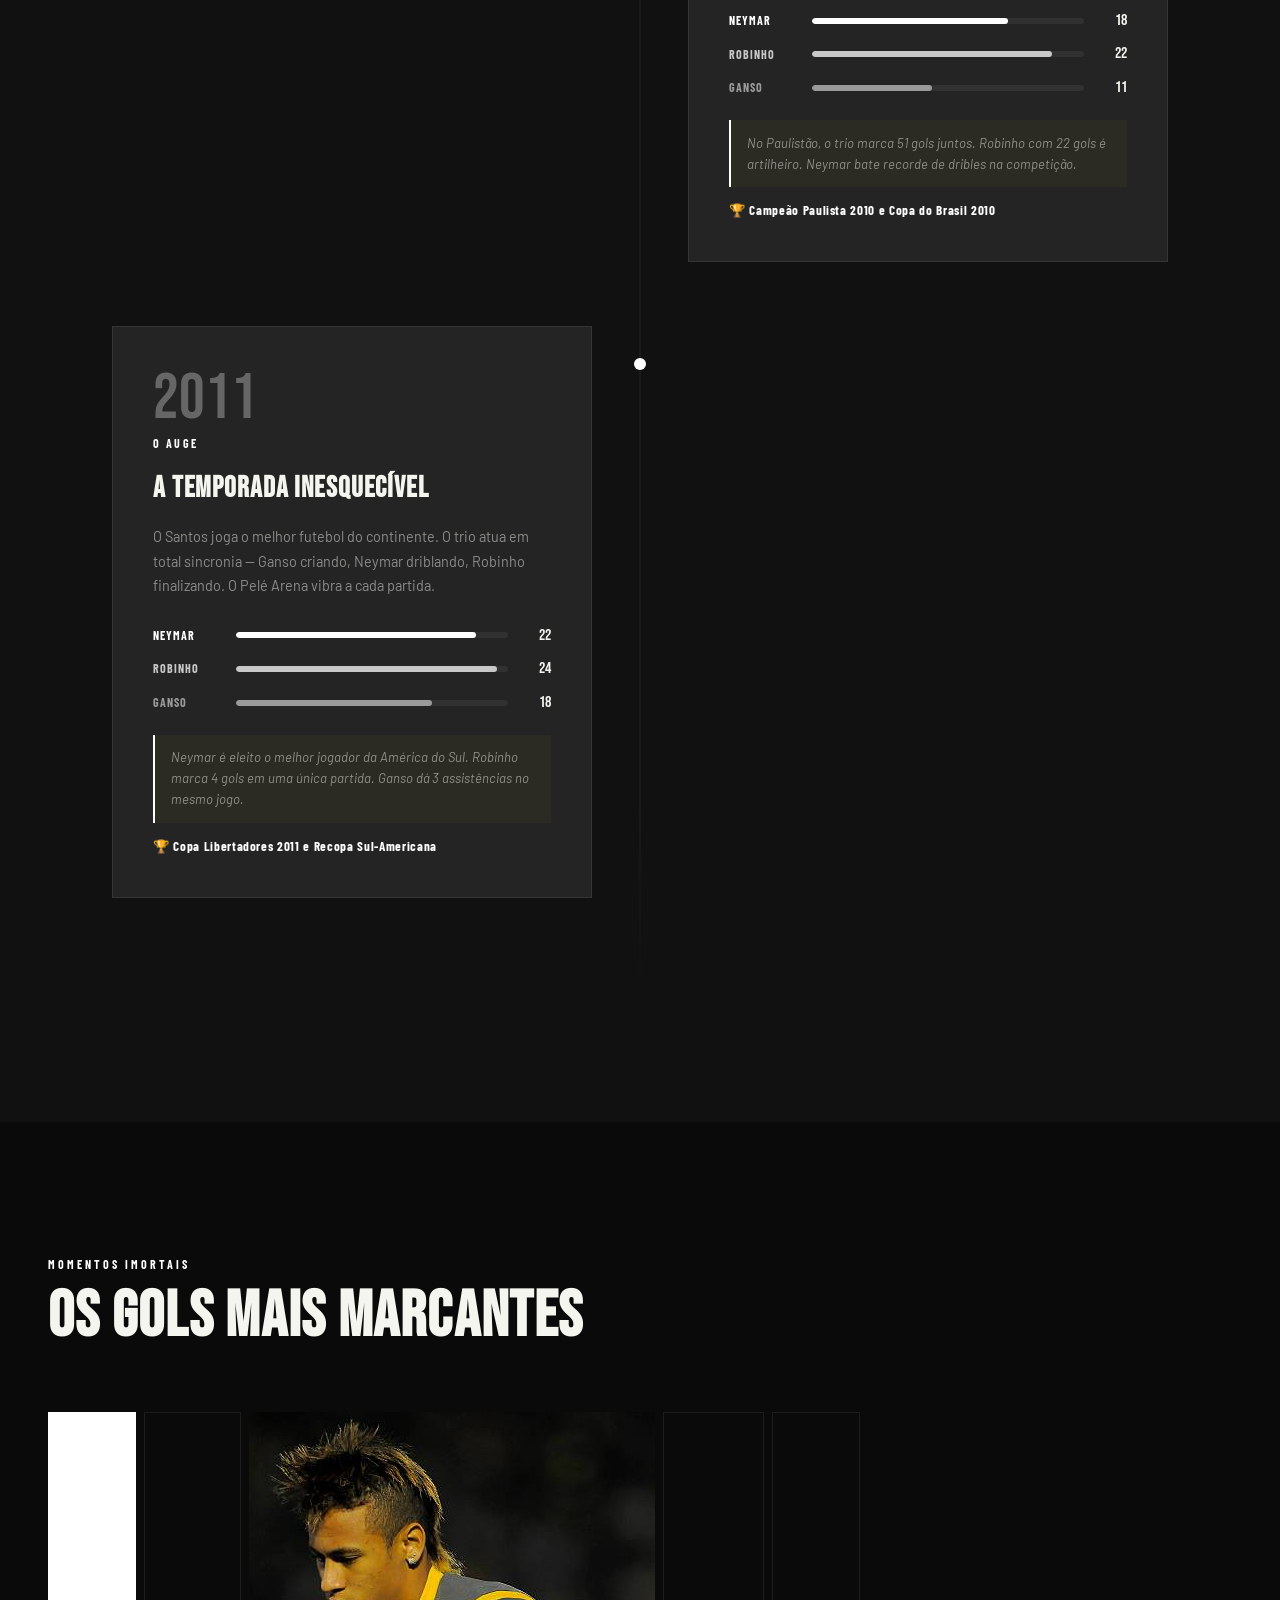
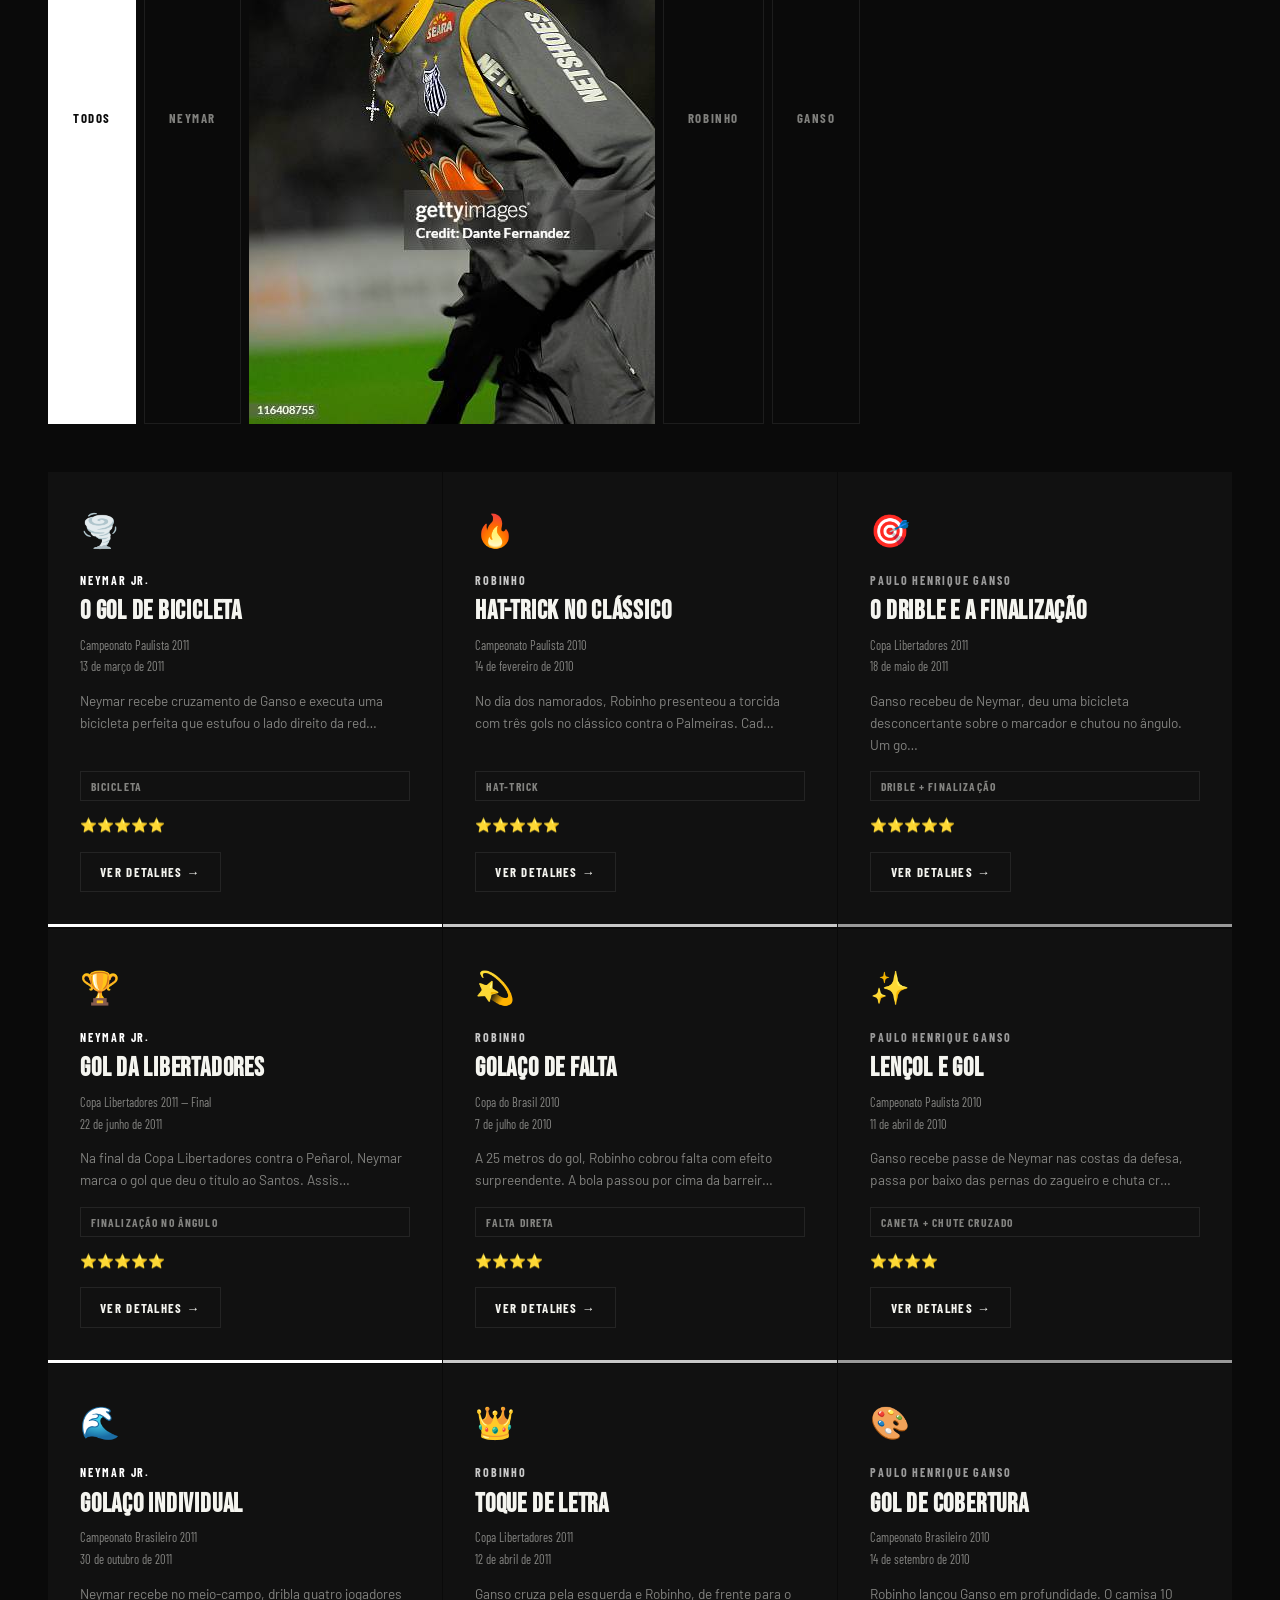
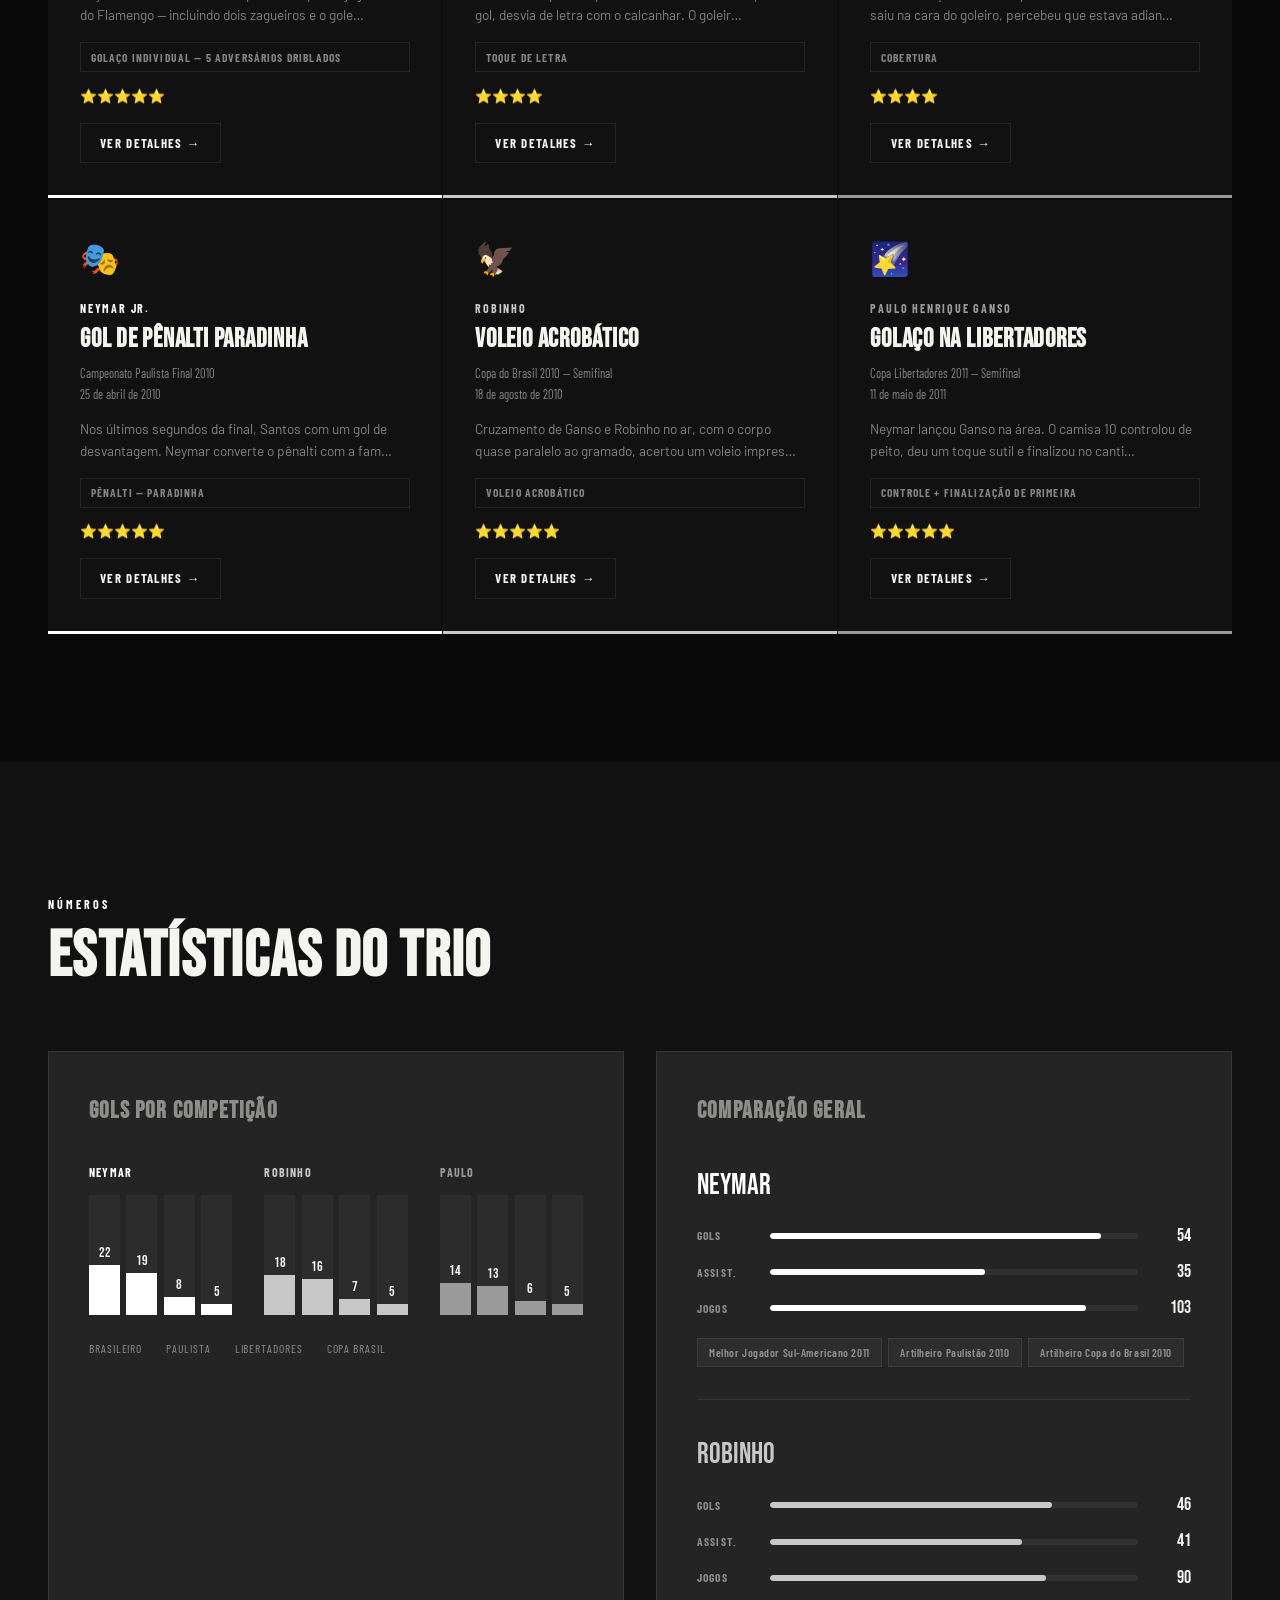
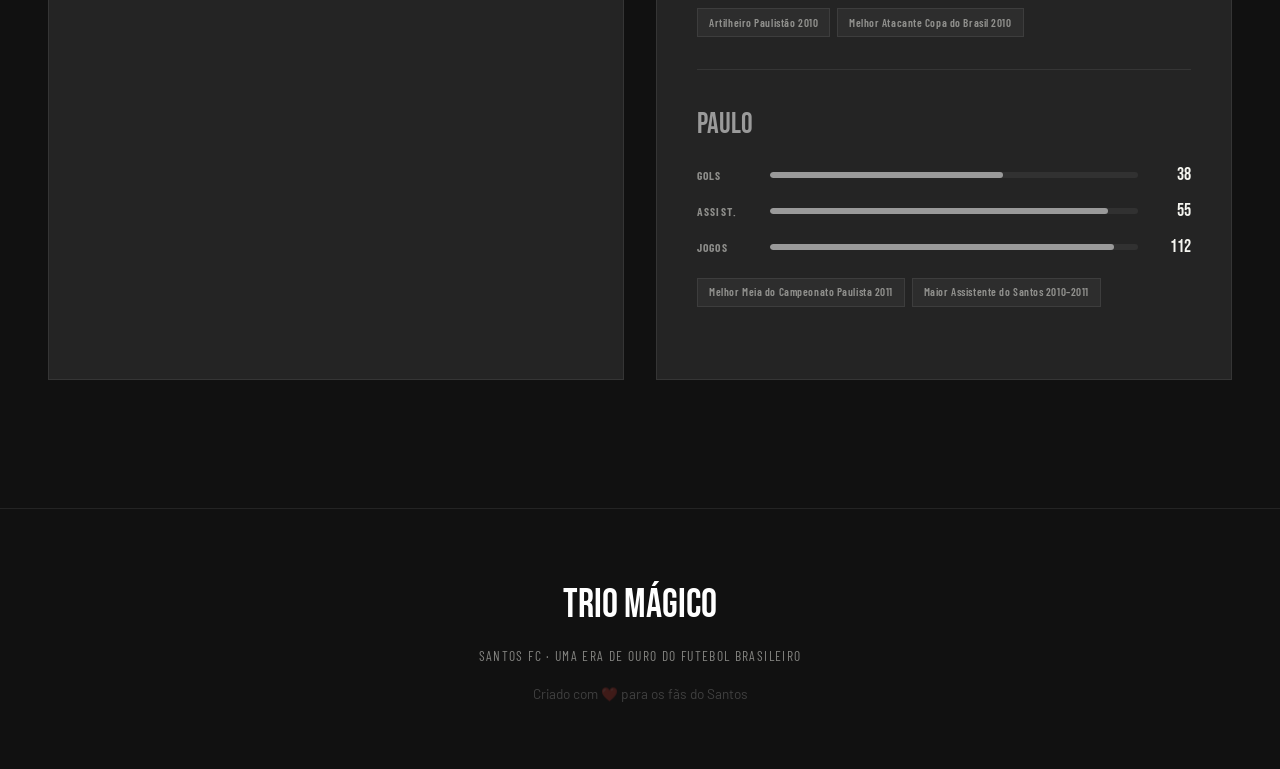
==== commit 1fb5ac4a: "Add files via upload" ====
--- a/index.html
+++ b/index.html
@@ -78,6 +78,7 @@
     <div class="filters" id="filters">
       <button class="filter-btn active" data-filter="all">Todos</button>
       <button class="filter-btn" data-filter="neymar">Neymar</button>
+      <img src="gettyimages-116408755-612x612.jpg" alt="" srcset="">
       <button class="filter-btn" data-filter="robinho">Robinho</button>
       <button class="filter-btn" data-filter="ganso">Ganso</button>
     </div>
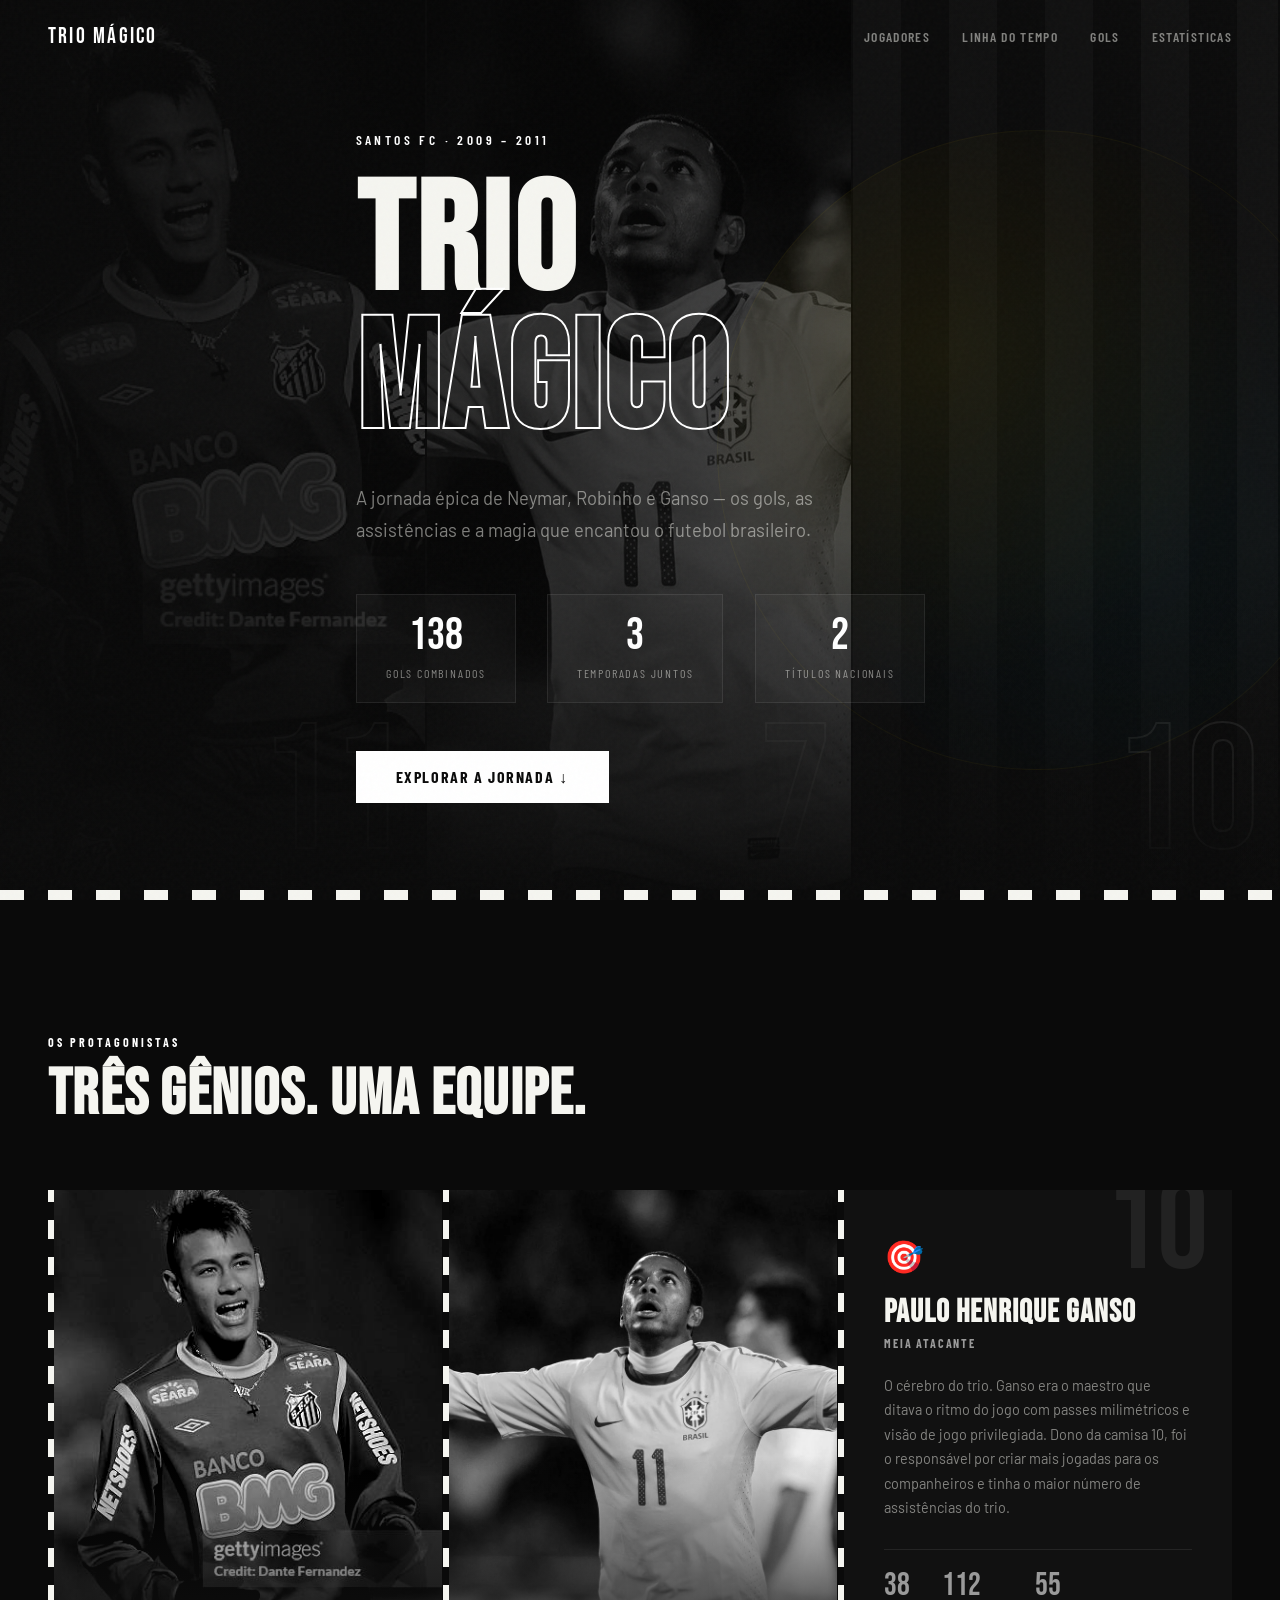
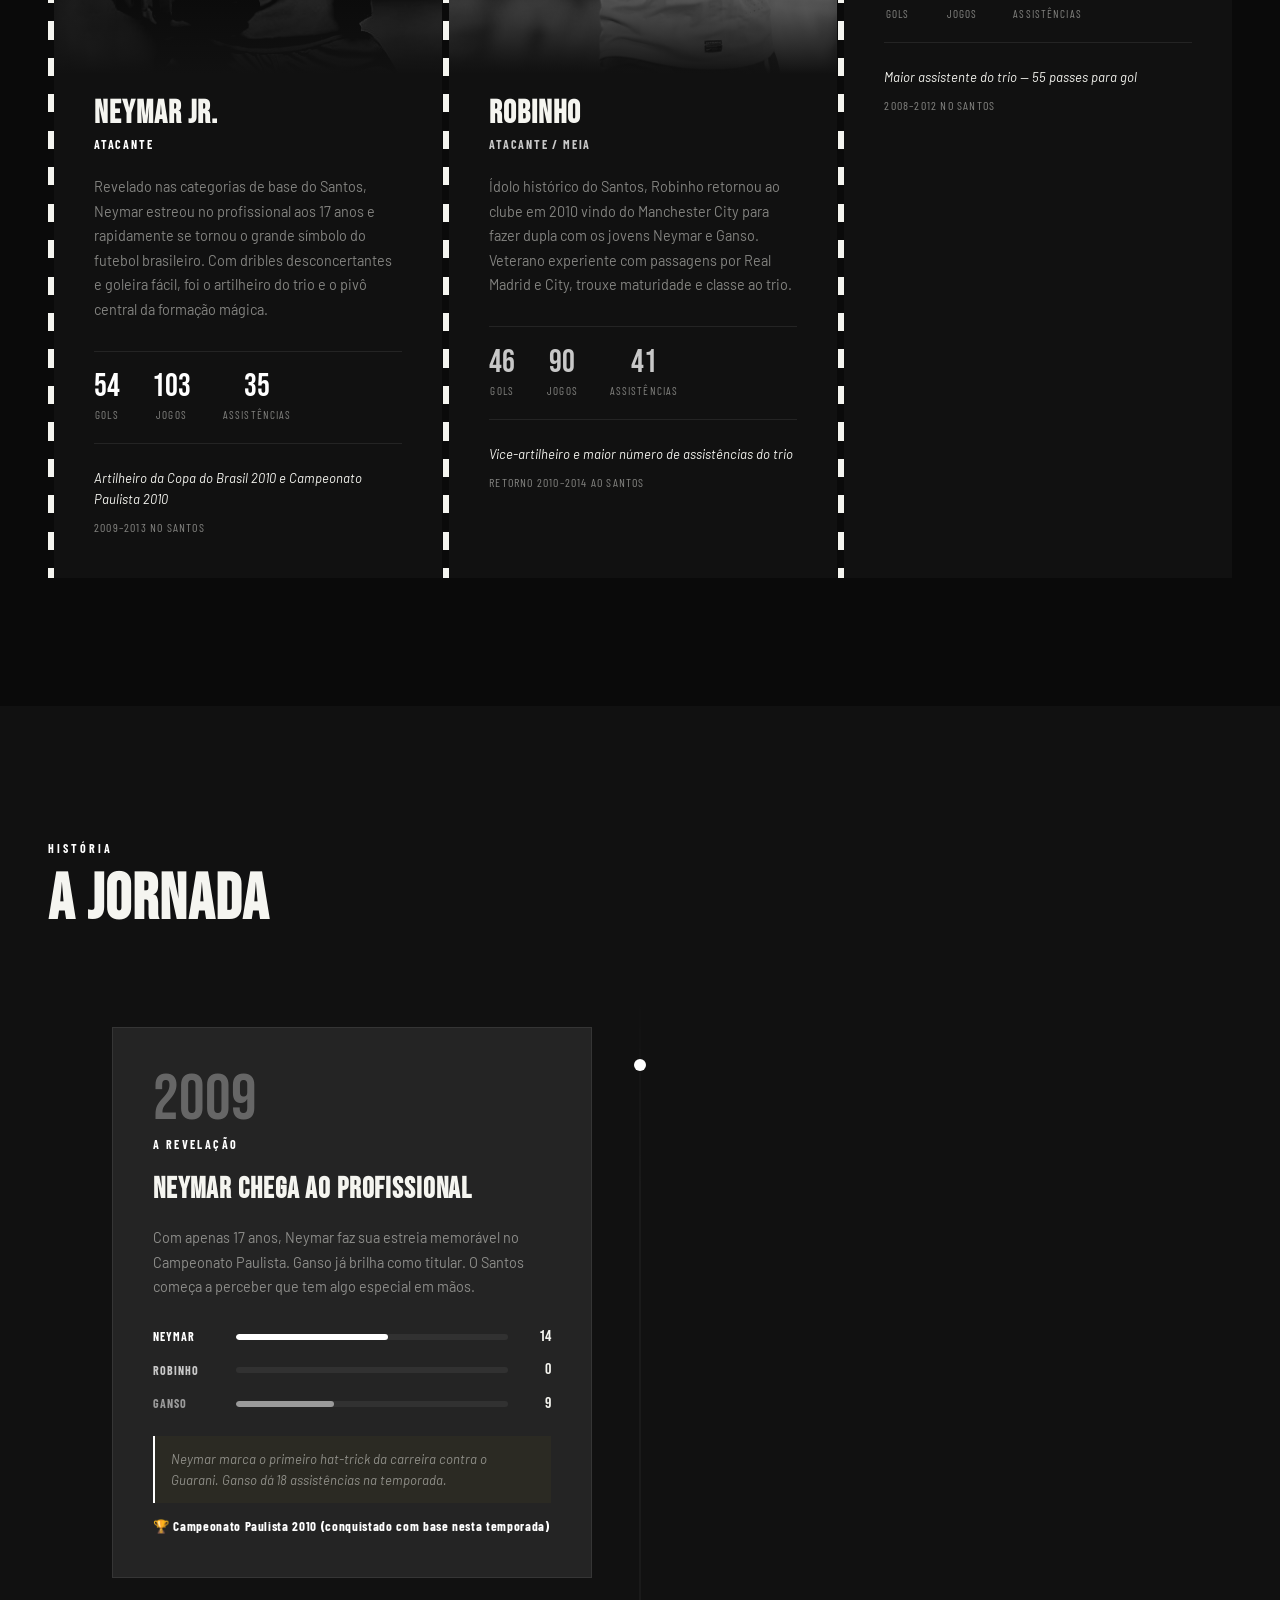
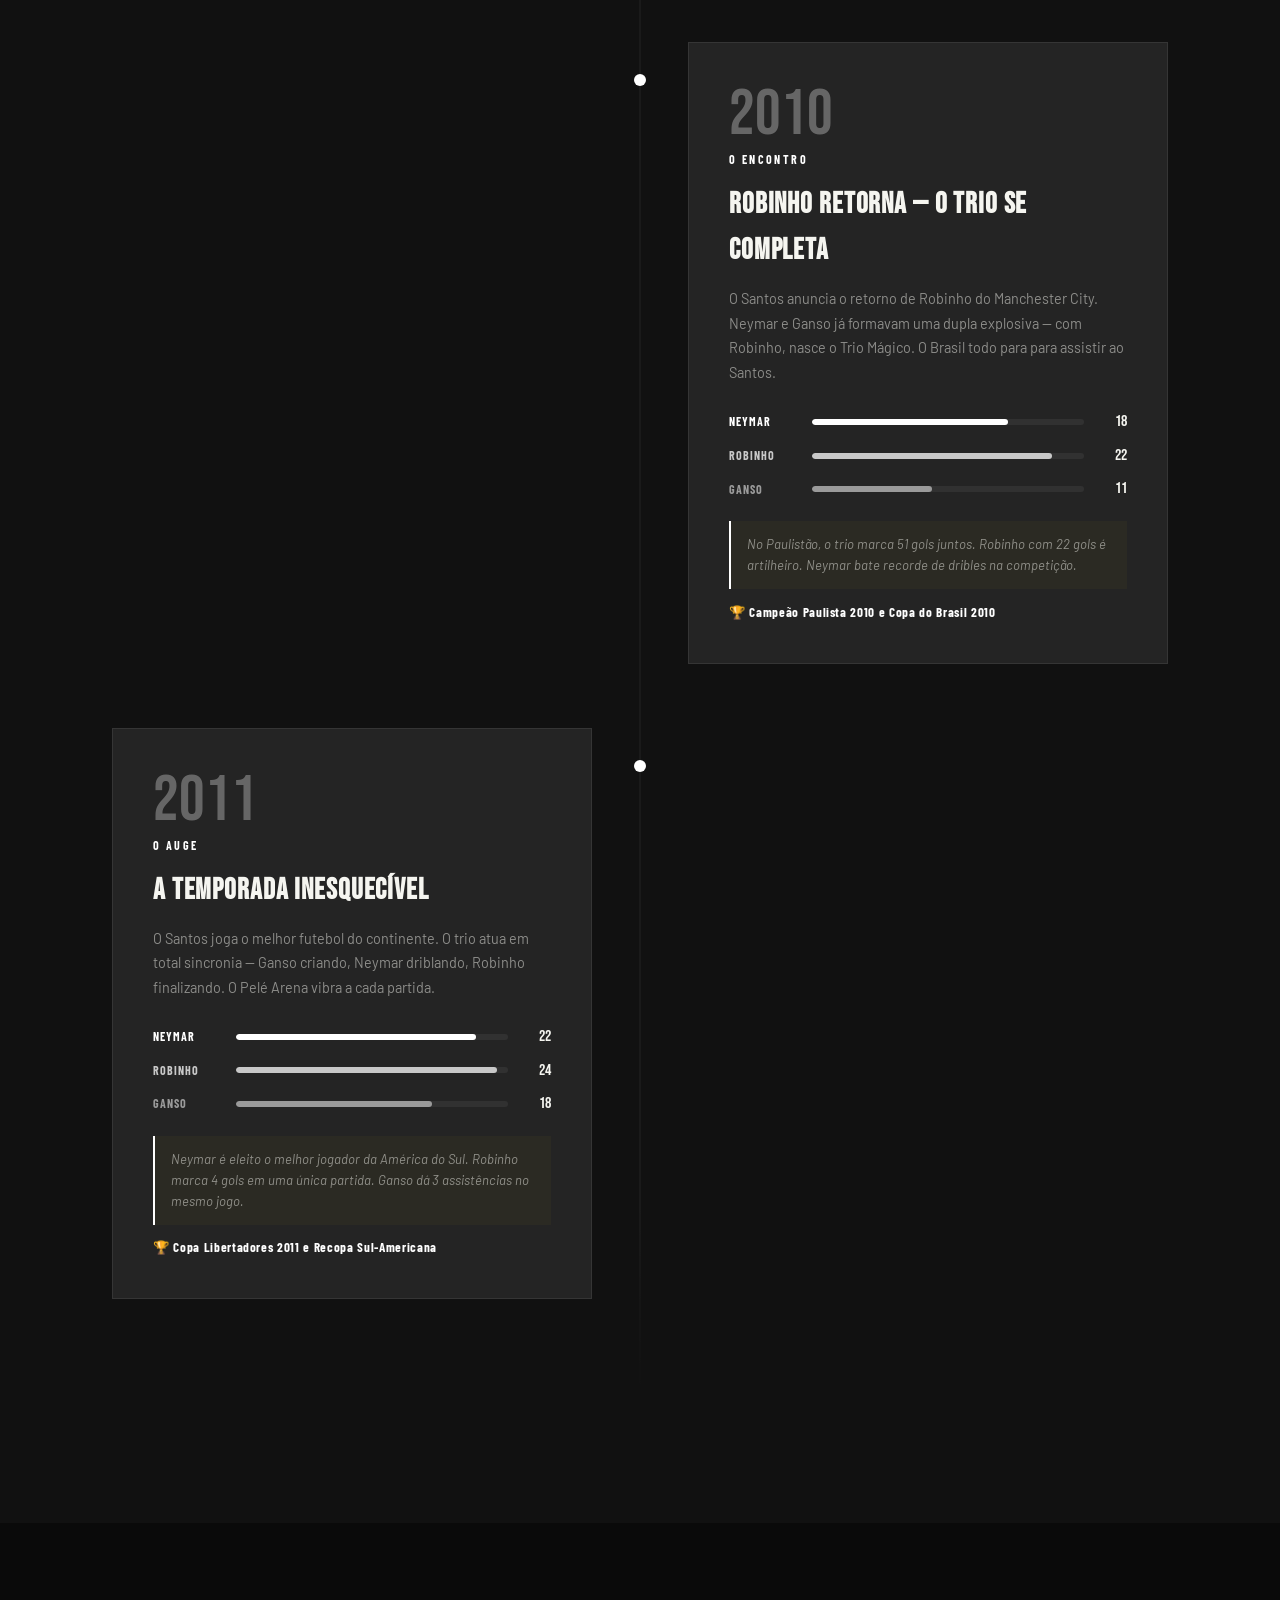
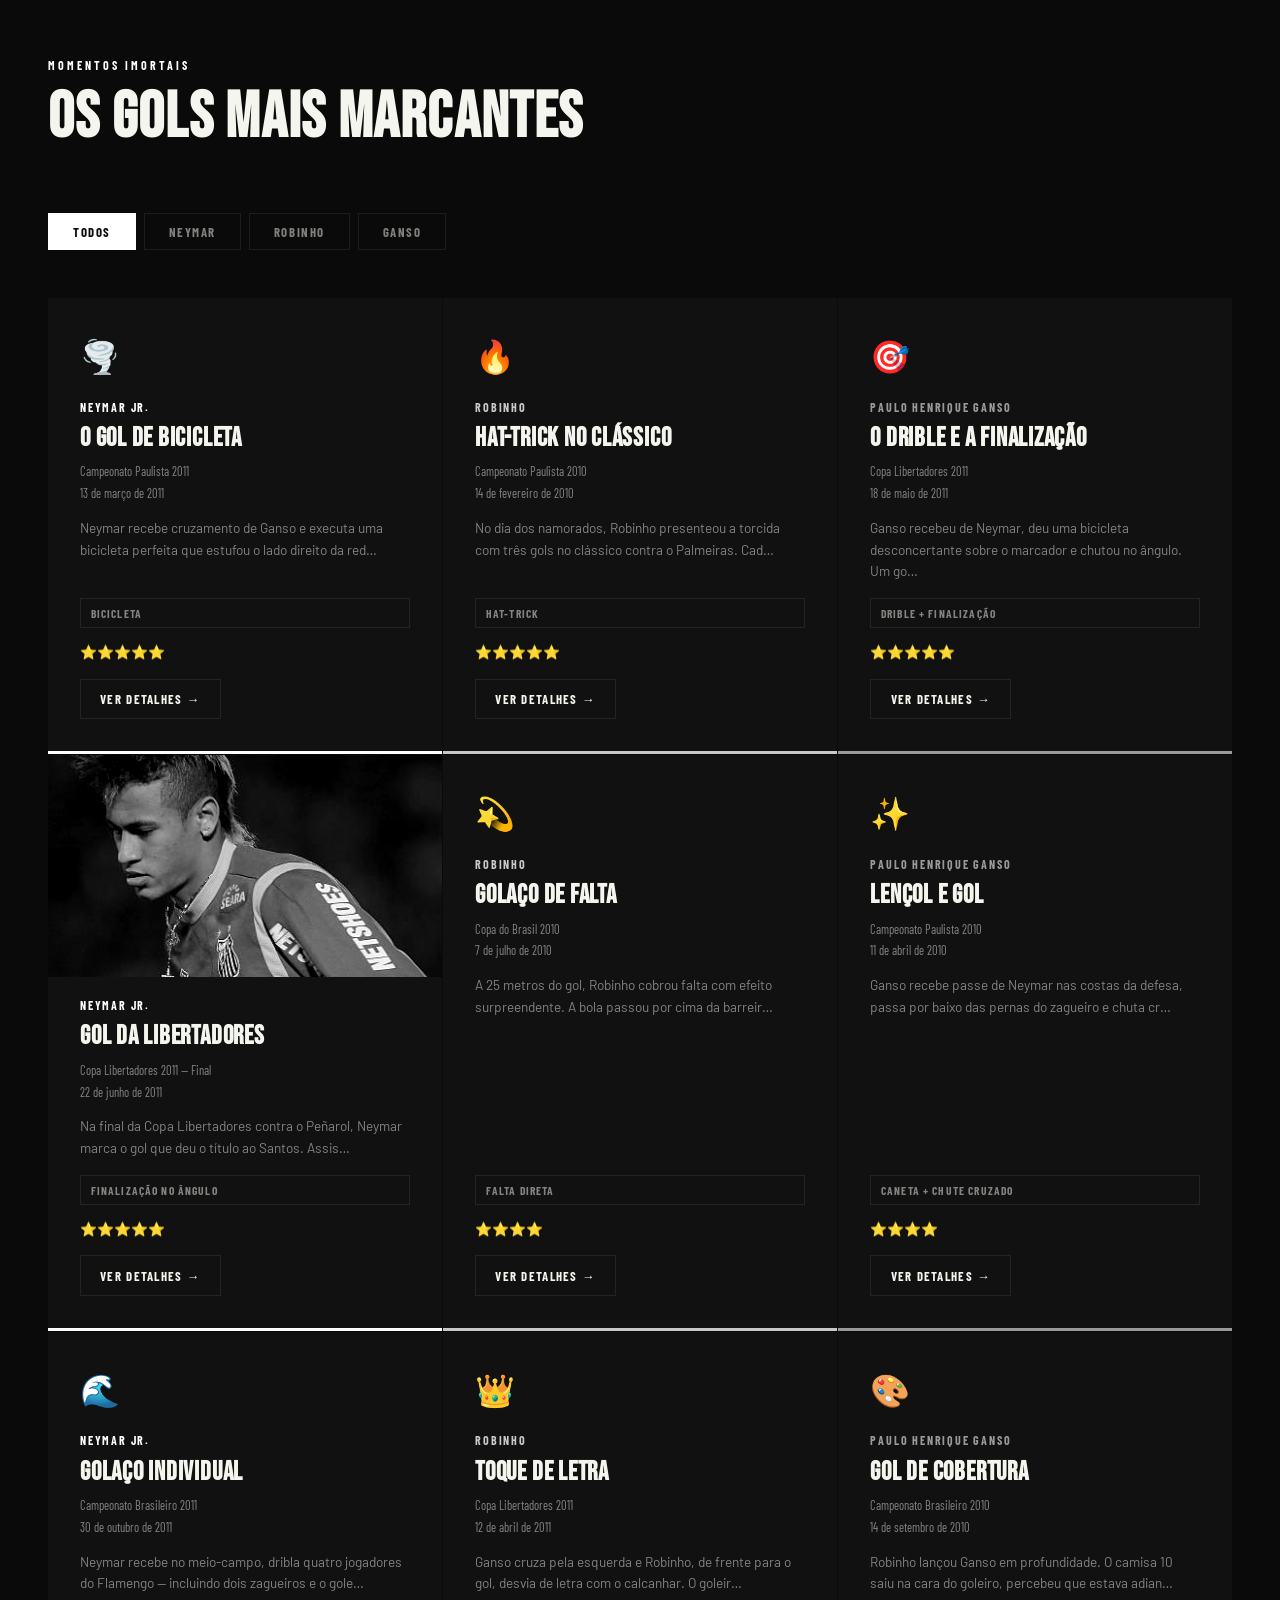
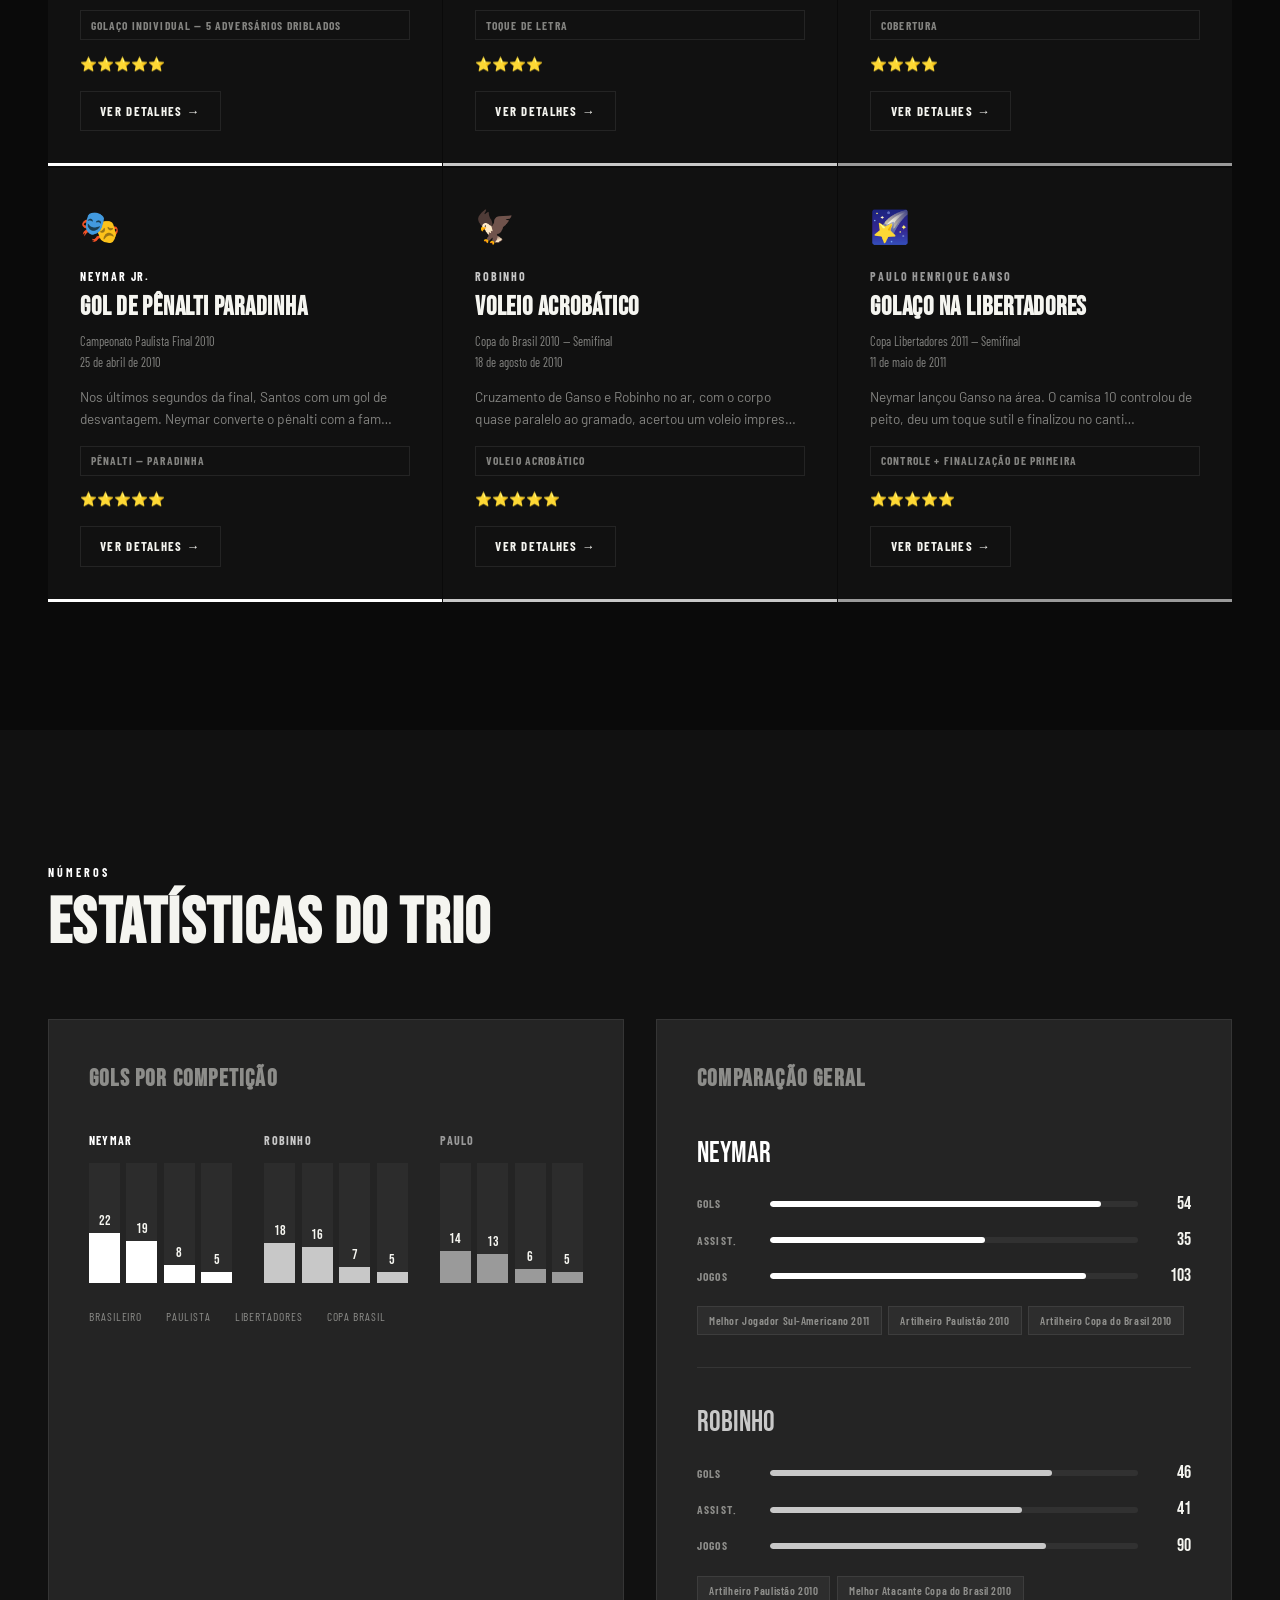
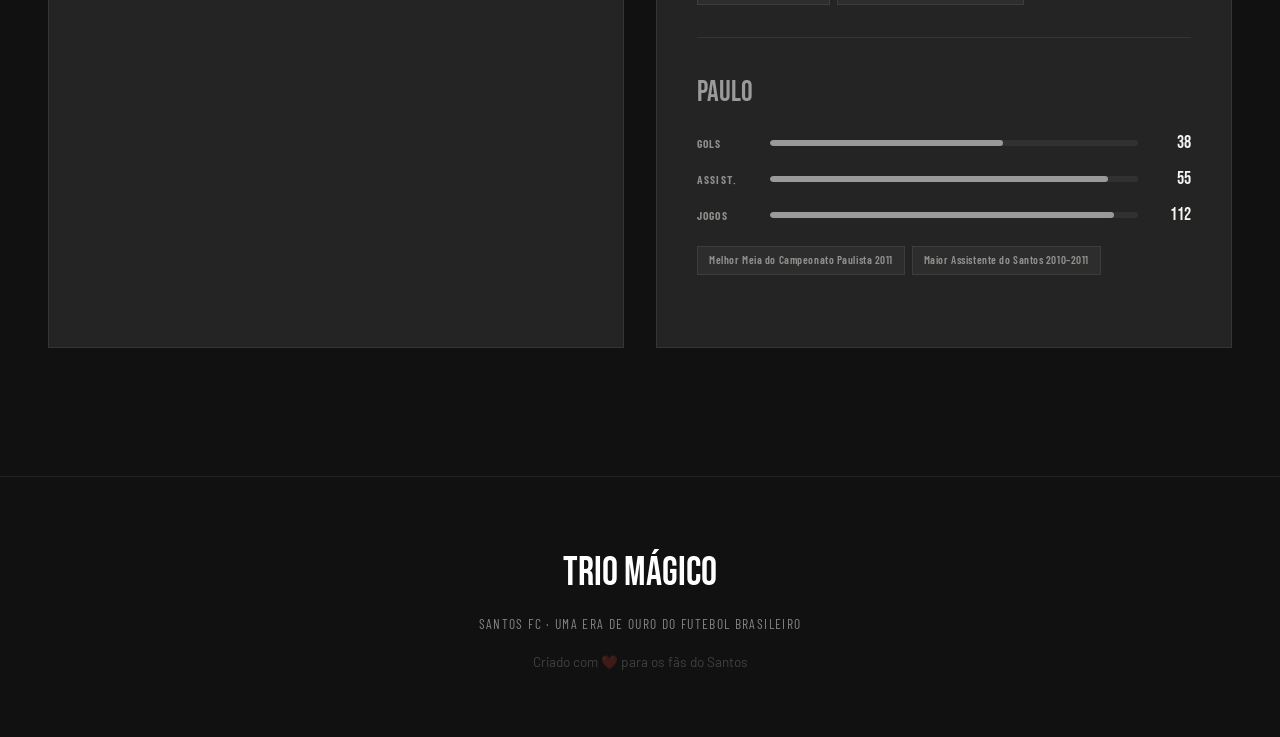
==== commit e2464b14: "Add files via upload" ====
--- a/index.html
+++ b/index.html
@@ -78,7 +78,6 @@
     <div class="filters" id="filters">
       <button class="filter-btn active" data-filter="all">Todos</button>
       <button class="filter-btn" data-filter="neymar">Neymar</button>
-      <img src="gettyimages-116408755-612x612.jpg" alt="" srcset="">
       <button class="filter-btn" data-filter="robinho">Robinho</button>
       <button class="filter-btn" data-filter="ganso">Ganso</button>
     </div>
--- a/style.css
+++ b/style.css
@@ -1023,3 +1023,42 @@
   border-image: repeating-linear-gradient(180deg, #f5f5f0 0 18px, #0a0a0a 18px 36px) 6;
 }
 .player-card__number { opacity: 0.12; }
+
+/* ---------- FOTOS NO TOPO (hero) ---------- */
+.hero__photos {
+  position: absolute; inset: 0;
+  display: grid; grid-template-columns: repeat(3, 1fr);
+}
+.hero__photo {
+  position: relative; overflow: hidden;
+  background: repeating-linear-gradient(90deg, #161616 0 48px, #0c0c0c 48px 96px);
+  border-right: 2px solid #0a0a0a;
+}
+.hero__photo img {
+  position: absolute; inset: 0; width: 100%; height: 100%;
+  object-fit: cover;
+  filter: grayscale(1) contrast(1.2) brightness(0.55);
+  animation: heroZoom 20s ease-in-out infinite alternate;
+}
+.hero__photo:nth-child(2) img { animation-delay: -7s; }
+.hero__photo:nth-child(3) img { animation-delay: -14s; }
+.hero__photo span {
+  position: absolute; right: 1.2rem; bottom: 1rem;
+  font-family: var(--font-display); font-size: clamp(5rem, 14vw, 13rem); line-height: 1;
+  color: transparent; -webkit-text-stroke: 2px rgba(245,245,240,0.25);
+}
+.hero__bg::after {
+  content: ""; position: absolute; inset: 0;
+  background:
+    linear-gradient(90deg, rgba(10,10,10,0.92) 0%, rgba(10,10,10,0.55) 55%, rgba(10,10,10,0.35) 100%),
+    linear-gradient(180deg, transparent 60%, #0a0a0a 100%);
+}
+.hero::after {
+  content: ""; position: absolute; left: 0; right: 0; bottom: 0; height: 10px; z-index: 3;
+  background: repeating-linear-gradient(90deg, #f5f5f0 0 24px, #0a0a0a 24px 48px);
+}
+@keyframes heroZoom { from { transform: scale(1.03); } to { transform: scale(1.14); } }
+@media (max-width: 720px) {
+  .hero__photos { grid-template-columns: 1fr 1fr; }
+  .hero__photo:nth-child(3) { display: none; }
+}
